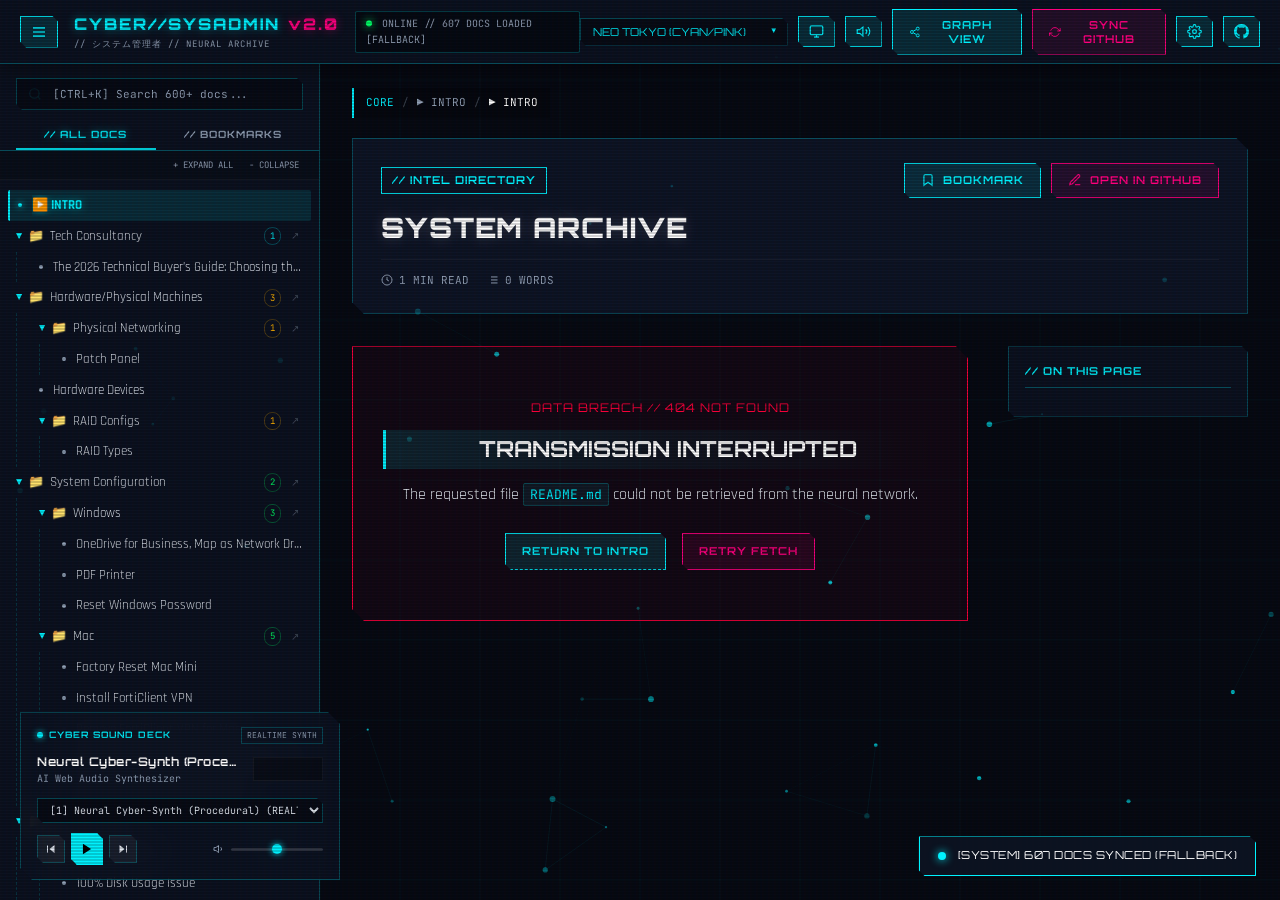
==== index.html @ d66f09d9 "feat: initial commit of Cyberpunk SysAdmin Docs website with dynamic GitHub sync, connected docs gra" ====
<!DOCTYPE html>
<html lang="en" data-theme="neo-tokyo">
<head>
  <meta charset="UTF-8">
  <meta name="viewport" content="width=device-width, initial-scale=1.0">
  <title>CYBER//SYSADMIN // Dynamic Docs & Knowledge Graph</title>
  <meta name="description" content="Futuristic anime cyberpunk documentation & knowledge graph for System Administration notes. Realtime sync with GitHub.">
  <link rel="icon" href="data:image/svg+xml,<svg xmlns='http://www.w3.org/2000/svg' viewBox='0 0 100 100'><text y='.9em' font-size='90'>⚡</text></svg>">

  <!-- Core Google Fonts -->
  <link rel="preconnect" href="https://fonts.googleapis.com">
  <link rel="preconnect" href="https://fonts.gstatic.com" crossorigin>
  <link href="https://fonts.googleapis.com/css2?family=Chakra+Petch:ital,wght@0,400;0,600;0,700;1,400&family=JetBrains+Mono:wght@400;600;700&family=Orbitron:wght@500;700;900&family=Rajdhani:wght@500;600;700&display=swap" rel="stylesheet">

  <!-- External CDN Libraries -->
  <script src="https://cdn.jsdelivr.net/npm/marked/marked.min.js"></script>
  <script src="https://cdn.jsdelivr.net/npm/dompurify/dist/purify.min.js"></script>
  <script src="https://cdn.jsdelivr.net/npm/d3@7"></script>
  <script src="https://cdn.jsdelivr.net/npm/prismjs@1.29.0/prism.min.js"></script>
  <script src="https://cdn.jsdelivr.net/npm/prismjs@1.29.0/plugins/autoloader/prism-autoloader.min.js"></script>

  <!-- Cyberpunk Stylesheets -->
  <link rel="stylesheet" href="css/cyberpunk-core.css">
  <link rel="stylesheet" href="css/layout.css">
  <link rel="stylesheet" href="css/markdown.css">
  <link rel="stylesheet" href="css/graph.css">
  <link rel="stylesheet" href="css/music-player.css">
  <link rel="stylesheet" href="css/responsive.css">
</head>
<body>
  <!-- Ambient Cyber Background Canvas -->
  <canvas id="cyber-grid-canvas"></canvas>

  <!-- CRT Scanlines Overlay -->
  <div id="cyber-scanlines-overlay"></div>

  <!-- Application Shell -->
  <div id="app-container">

    <!-- ================= TOP HUD HEADER ================= -->
    <header id="cyber-header">
      <div class="header-left">
        <!-- Sidebar Toggle -->
        <button id="btn-toggle-sidebar" class="cyber-btn icon-btn" title="Toggle Sidebar [ [ ]">
          <svg width="16" height="16" viewBox="0 0 24 24" fill="none" stroke="currentColor" stroke-width="2">
            <line x1="3" y1="12" x2="21" y2="12"></line>
            <line x1="3" y1="6" x2="21" y2="6"></line>
            <line x1="3" y1="18" x2="21" y2="18"></line>
          </svg>
        </button>

        <!-- Brand Title -->
        <a href="#/README.md" class="brand-logo" onclick="if(window.cyberSFX) window.cyberSFX.playClick();">
          <div class="brand-title">
            <span>CYBER//SYSADMIN</span>
            <span class="brand-accent">v2.0</span>
          </div>
          <div class="brand-sub">// システム管理者 // NEURAL ARCHIVE</div>
        </a>

        <!-- System Connection Status -->
        <div id="hud-status-badge">
          <span id="hud-status-text">INITIALIZING...</span>
        </div>
      </div>

      <div class="header-right">
        <!-- Theme Selector -->
        <div class="cyber-select-wrapper" title="Select Cyberpunk Theme">
          <select id="theme-selector" class="cyber-select">
            <option value="neo-tokyo">NEO TOKYO (CYAN/PINK)</option>
            <option value="matrix-netrunner">MATRIX (HACKER GREEN)</option>
            <option value="arasaka-corpo">ARASAKA (BLOOD RED)</option>
            <option value="ghost-shell">GHOST SHELL (COBALT)</option>
            <option value="synthwave-sunset">SYNTHWAVE (RETRO 80s)</option>
          </select>
          <span class="select-arrow">▼</span>
        </div>

        <!-- Scanlines CRT Toggle -->
        <button id="btn-toggle-scanlines" class="cyber-btn icon-btn" title="Toggle CRT Scanlines">
          <svg width="15" height="15" viewBox="0 0 24 24" fill="none" stroke="currentColor" stroke-width="2">
            <rect x="2" y="3" width="20" height="14" rx="2" ry="2"></rect>
            <line x1="8" y1="21" x2="16" y2="21"></line>
            <line x1="12" y1="17" x2="12" y2="21"></line>
          </svg>
        </button>

        <!-- SFX Toggle -->
        <button id="btn-toggle-sfx" class="cyber-btn icon-btn" title="Toggle UI Sound FX">
          <svg width="15" height="15" viewBox="0 0 24 24" fill="none" stroke="currentColor" stroke-width="2">
            <polygon points="11 5 6 9 2 9 2 15 6 15 11 19 11 5"></polygon>
            <path d="M19.07 4.93a10 10 0 0 1 0 14.14M15.54 8.46a5 5 0 0 1 0 7.07"></path>
          </svg>
        </button>

        <!-- Connected Docs Graph Button -->
        <button id="btn-open-graph" class="cyber-btn" title="Open Connected Docs Graph [ G ]">
          <svg width="14" height="14" viewBox="0 0 24 24" fill="none" stroke="currentColor" stroke-width="2">
            <circle cx="18" cy="5" r="3"></circle>
            <circle cx="6" cy="12" r="3"></circle>
            <circle cx="18" cy="19" r="3"></circle>
            <line x1="8.59" y1="13.51" x2="15.42" y2="17.49"></line>
            <line x1="15.41" y1="6.51" x2="8.59" y2="10.49"></line>
          </svg>
          <span class="btn-text-label">GRAPH VIEW</span>
        </button>

        <!-- Sync GitHub Button -->
        <button id="btn-sync-github" class="cyber-btn secondary" title="Force Sync Latest Docs from GitHub">
          <svg width="14" height="14" viewBox="0 0 24 24" fill="none" stroke="currentColor" stroke-width="2">
            <polyline points="23 4 23 10 17 10"></polyline>
            <polyline points="1 20 1 14 7 14"></polyline>
            <path d="M3.51 9a9 9 0 0 1 14.85-3.36L23 10M1 14l4.64 4.36A9 9 0 0 0 20.49 15"></path>
          </svg>
          <span class="btn-text-label">SYNC GITHUB</span>
        </button>

        <!-- Settings Modal Trigger -->
        <button id="btn-open-settings" class="cyber-btn icon-btn" title="Repository Settings">
          <svg width="15" height="15" viewBox="0 0 24 24" fill="none" stroke="currentColor" stroke-width="2">
            <circle cx="12" cy="12" r="3"></circle>
            <path d="M19.4 15a1.65 1.65 0 0 0 .33 1.82l.06.06a2 2 0 0 1 0 2.83 2 2 0 0 1-2.83 0l-.06-.06a1.65 1.65 0 0 0-1.82-.33 1.65 1.65 0 0 0-1 1.51V21a2 2 0 0 1-2 2 2 2 0 0 1-2-2v-.09A1.65 1.65 0 0 0 9 19.4a1.65 1.65 0 0 0-1.82.33l-.06.06a2 2 0 0 1-2.83 0 2 2 0 0 1 0-2.83l.06-.06a1.65 1.65 0 0 0 .33-1.82 1.65 1.65 0 0 0-1.51-1H3a2 2 0 0 1-2-2 2 2 0 0 1 2-2h.09A1.65 1.65 0 0 0 4.6 9a1.65 1.65 0 0 0-.33-1.82l-.06-.06a2 2 0 0 1 0-2.83 2 2 0 0 1 2.83 0l.06.06a1.65 1.65 0 0 0 1.82.33H9a1.65 1.65 0 0 0 1-1.51V3a2 2 0 0 1 2-2 2 2 0 0 1 2 2v.09a1.65 1.65 0 0 0 1 1.51 1.65 1.65 0 0 0 1.82-.33l.06-.06a2 2 0 0 1 2.83 0 2 2 0 0 1 0 2.83l-.06.06a1.65 1.65 0 0 0-.33 1.82V9a1.65 1.65 0 0 0 1.51 1H21a2 2 0 0 1 2 2 2 2 0 0 1-2 2h-.09a1.65 1.65 0 0 0-1.51 1z"></path>
          </svg>
        </button>

        <!-- Source Repo External Link -->
        <a href="https://github.com/3ls3if/sys-admin-book" target="_blank" rel="noopener noreferrer" class="cyber-btn icon-btn" title="View GitHub Source Repository">
          <svg width="15" height="15" viewBox="0 0 24 24" fill="currentColor">
            <path d="M12 0C5.37 0 0 5.37 0 12c0 5.31 3.435 9.795 8.205 11.385.6.105.825-.255.825-.57 0-.285-.015-1.23-.015-2.235-3.015.555-3.795-.735-4.035-1.41-.135-.345-.72-1.41-1.23-1.695-.42-.225-1.02-.78-.015-.795.945-.015 1.62.87 1.845 1.23 1.08 1.815 2.805 1.305 3.495.99.105-.78.42-1.305.765-1.605-2.67-.3-5.46-1.335-5.46-5.925 0-1.305.465-2.385 1.23-3.225-.12-.3-.54-1.53.12-3.18 0 0 1.005-.315 3.3 1.23.96-.27 1.98-.405 3-.405s2.04.135 3 .405c2.295-1.56 3.3-1.23 3.3-1.23.66 1.65.24 2.88.12 3.18.765.84 1.23 1.905 1.23 3.225 0 4.605-2.805 5.625-5.475 5.925.435.375.81 1.095.81 2.22 0 1.605-.015 2.895-.015 3.3 0 .315.225.69.825.57A12.02 12.02 0 0 0 24 12c0-6.63-5.37-12-12-12z"/>
          </svg>
        </a>
      </div>
    </header>

    <!-- ================= WORKSPACE BODY ================= -->
    <div id="cyber-body">

      <!-- ================= SIDEBAR ================= -->
      <aside id="cyber-sidebar">
        <!-- Instant Search Box -->
        <div class="sidebar-search-box">
          <div class="search-input-wrapper">
            <svg class="search-icon" width="14" height="14" viewBox="0 0 24 24" fill="none" stroke="currentColor" stroke-width="2">
              <circle cx="11" cy="11" r="8"></circle>
              <line x1="21" y1="21" x2="16.65" y2="16.65"></line>
            </svg>
            <input type="text" id="nav-search-input" placeholder="[CTRL+K] Search 600+ docs..." autocomplete="off">
          </div>
        </div>

        <!-- Navigation Tabs -->
        <div class="sidebar-tabs">
          <button id="tab-btn-docs" class="sidebar-tab-btn active">// ALL DOCS</button>
          <button id="tab-btn-bookmarks" class="sidebar-tab-btn">// BOOKMARKS</button>
        </div>

        <!-- Tree Controls -->
        <div class="sidebar-tree-controls">
          <button id="btn-expand-all" class="tree-control-btn">+ EXPAND ALL</button>
          <button id="btn-collapse-all" class="tree-control-btn">- COLLAPSE</button>
        </div>

        <!-- Hierarchical Tree Container -->
        <nav id="sidebar-tree">
          <!-- Dynamically populated from SUMMARY.md -->
        </nav>
      </aside>

      <!-- ================= MAIN READING VIEW ================= -->
      <main id="cyber-main">
        <!-- Breadcrumbs Trail -->
        <div id="cyber-breadcrumbs">
          <span class="crumb-root">CYBER-DOCS</span>
        </div>

        <!-- Document Header HUD Card -->
        <section class="doc-header-card">
          <div class="doc-header-top">
            <span id="doc-header-badge" class="doc-category-badge">// INTEL DIRECTORY</span>
            <div class="doc-actions">
              <!-- Bookmark Button -->
              <button id="btn-doc-bookmark" class="cyber-btn" title="Save to Bookmarks">
                <svg width="14" height="14" viewBox="0 0 24 24" fill="none" stroke="currentColor" stroke-width="2">
                  <path d="M19 21l-7-5-7 5V5a2 2 0 0 1 2-2h10a2 2 0 0 1 2 2z"></path>
                </svg>
                <span>BOOKMARK</span>
              </button>

              <!-- GitHub Edit Link -->
              <a id="btn-github-edit" href="#" target="_blank" rel="noopener noreferrer" class="cyber-btn secondary" title="View or edit source file on GitHub">
                <svg width="14" height="14" viewBox="0 0 24 24" fill="none" stroke="currentColor" stroke-width="2">
                  <path d="M12 20h9"></path>
                  <path d="M16.5 3.5a2.121 2.121 0 0 1 3 3L7 19l-4 1 1-4L16.5 3.5z"></path>
                </svg>
                <span>OPEN IN GITHUB</span>
              </a>
            </div>
          </div>

          <h1 id="doc-header-title">SYSTEM ARCHIVE</h1>

          <div class="doc-metadata-bar">
            <div class="meta-item">
              <svg width="12" height="12" viewBox="0 0 24 24" fill="none" stroke="currentColor" stroke-width="2">
                <circle cx="12" cy="12" r="10"></circle>
                <polyline points="12 6 12 12 16 14"></polyline>
              </svg>
              <span id="doc-meta-readtime">1 MIN READ</span>
            </div>
            <div class="meta-item">
              <svg width="12" height="12" viewBox="0 0 24 24" fill="none" stroke="currentColor" stroke-width="2">
                <line x1="8" y1="6" x2="21" y2="6"></line>
                <line x1="8" y1="12" x2="21" y2="12"></line>
                <line x1="8" y1="18" x2="21" y2="18"></line>
                <line x1="3" y1="6" x2="3.01" y2="6"></line>
                <line x1="3" y1="12" x2="3.01" y2="12"></line>
                <line x1="3" y1="18" x2="3.01" y2="18"></line>
              </svg>
              <span id="doc-meta-words">0 WORDS</span>
            </div>
          </div>
        </section>

        <!-- Content Layout with Table of Contents -->
        <div class="reading-layout-container">
          <!-- Dynamic Markdown Body -->
          <article id="doc-markdown-container">
            <!-- Rendered markdown injected here -->
          </article>

          <!-- On-This-Page Table of Contents Rail -->
          <aside id="doc-toc-wrapper">
            <div class="toc-header">// ON THIS PAGE</div>
            <ul id="doc-toc-list">
              <!-- Headings injected here -->
            </ul>
          </aside>
        </div>
      </main>

    </div>
  </div>

  <!-- ================= CYBER AUDIO DECK ================= -->
  <div id="cyber-audio-deck">
    <div class="deck-header">
      <div class="deck-tag">
        <span class="pulsing-dot"></span>
        <span>CYBER SOUND DECK</span>
      </div>
      <span id="music-track-tag">REALTIME SYNTH</span>
    </div>

    <div class="deck-body">
      <div class="deck-track-info">
        <div id="music-track-title">Neural Cyber-Synth</div>
        <div id="music-track-artist">AI Web Audio Synthesizer</div>
      </div>
      <!-- Equalizer Visualizer Canvas -->
      <canvas id="music-visualizer" width="70" height="24"></canvas>
    </div>

    <!-- Track Selector Dropdown -->
    <div class="deck-track-picker">
      <select id="music-track-select">
        <!-- Populated dynamically from CYBER_CONFIG.playlist -->
      </select>
    </div>

    <!-- Controls -->
    <div class="deck-controls">
      <div class="deck-buttons">
        <button id="music-btn-prev" class="deck-btn" title="Previous Track">
          <svg width="12" height="12" viewBox="0 0 24 24" fill="currentColor">
            <polygon points="19 20 9 12 19 4 19 20"></polygon>
            <line x1="5" y1="19" x2="5" y2="5" stroke="currentColor" stroke-width="2"></line>
          </svg>
        </button>

        <button id="music-btn-play" class="deck-btn primary-btn" title="Play Cyber Music">
          <svg width="14" height="14" viewBox="0 0 24 24" fill="currentColor">
            <polygon points="5 3 19 12 5 21 5 3"></polygon>
          </svg>
        </button>

        <button id="music-btn-next" class="deck-btn" title="Next Track">
          <svg width="12" height="12" viewBox="0 0 24 24" fill="currentColor">
            <polygon points="5 4 15 12 5 20 5 4"></polygon>
            <line x1="19" y1="5" x2="19" y2="19" stroke="currentColor" stroke-width="2"></line>
          </svg>
        </button>
      </div>

      <!-- Volume Slider -->
      <div class="deck-volume-box">
        <svg width="12" height="12" viewBox="0 0 24 24" fill="none" stroke="currentColor" stroke-width="2">
          <polygon points="11 5 6 9 2 9 2 15 6 15 11 19 11 5"></polygon>
          <path d="M15.54 8.46a5 5 0 0 1 0 7.07"></path>
        </svg>
        <input type="range" id="music-volume-slider" min="0" max="1" step="0.05" value="0.5" title="Volume">
      </div>
    </div>
  </div>

  <!-- ================= CONNECTED DOCS KNOWLEDGE GRAPH MODAL ================= -->
  <div id="cyber-graph-modal">
    <div class="graph-hud-header">
      <div class="graph-header-left">
        <div class="graph-title">// NEURAL KNOWLEDGE GRAPH</div>
        <span id="graph-node-count">0 NODES // 0 LINKS</span>
      </div>

      <div class="graph-header-controls">
        <!-- Search Node -->
        <div class="graph-search-box">
          <input type="text" id="graph-search-input" placeholder="Search node in graph...">
        </div>

        <!-- Category Filter -->
        <div class="cyber-select-wrapper">
          <select id="graph-category-filter" class="cyber-select">
            <option value="ALL">ALL CATEGORIES</option>
          </select>
          <span class="select-arrow">▼</span>
        </div>

        <!-- Reset View -->
        <button id="btn-graph-reset-view" class="cyber-btn" title="Reset View">RESET VIEW</button>

        <!-- Close Graph -->
        <button id="btn-close-graph" class="cyber-btn secondary icon-btn" title="Close Graph [ ESC ]">
          <svg width="16" height="16" viewBox="0 0 24 24" fill="none" stroke="currentColor" stroke-width="2">
            <line x1="18" y1="6" x2="6" y2="18"></line>
            <line x1="6" y1="6" x2="18" y2="18"></line>
          </svg>
        </button>
      </div>
    </div>

    <!-- Canvas Container -->
    <div class="graph-canvas-container">
      <canvas id="cyber-graph-canvas"></canvas>

      <!-- Hover Tooltip HUD Card -->
      <div id="cyber-graph-tooltip"></div>

      <!-- Instructions HUD -->
      <div class="graph-bottom-bar">
        <span><kbd>DRAG</kbd> PAN VIEW</span>
        <span><kbd>WHEEL</kbd> ZOOM</span>
        <span><kbd>CLICK</kbd> OPEN DOCUMENT</span>
        <span><kbd>ESC</kbd> EXIT GRAPH</span>
      </div>
    </div>
  </div>

  <!-- ================= SETTINGS MODAL ================= -->
  <div id="cyber-settings-modal" class="cyber-modal">
    <div class="cyber-modal-card">
      <div class="modal-header">
        <h3>// GITHUB NEURAL REPOSITORY SETTINGS</h3>
        <button id="btn-close-settings" class="modal-close-btn">&times;</button>
      </div>
      <div class="modal-body">
        <p style="font-size:13px; color:var(--text-muted); margin-bottom:16px;">
          Configure which GitHub repository documentation is dynamically pulled from.
        </p>
        <div class="form-group">
          <label>// REPO OWNER / USERNAME</label>
          <input type="text" id="input-repo-owner" value="3ls3if">
        </div>
        <div class="form-group">
          <label>// REPO NAME</label>
          <input type="text" id="input-repo-name" value="sys-admin-book">
        </div>
        <div class="form-group">
          <label>// BRANCH</label>
          <input type="text" id="input-repo-branch" value="main">
        </div>
      </div>
      <div class="modal-footer">
        <button class="cyber-btn" id="btn-save-settings">APPLY & SYNC</button>
      </div>
    </div>
  </div>

  <!-- ================= IMAGE LIGHTBOX MODAL ================= -->
  <div id="cyber-lightbox-modal" onclick="window.cyberRenderer.closeLightbox()">
    <img id="cyber-lightbox-img" src="" alt="Enlarged view">
  </div>

  <!-- ================= TOAST NOTIFICATION CONTAINER ================= -->
  <div id="cyber-toast-container"></div>

  <!-- App Core JavaScript Modules -->
  <script src="js/config.js"></script>
  <script src="js/sfx.js"></script>
  <script src="js/music-player.js"></script>
  <script src="js/theme-engine.js"></script>
  <script src="js/github-service.js"></script>
  <script src="js/markdown-renderer.js"></script>
  <script src="js/nav-tree.js"></script>
  <script src="js/graph-view.js"></script>
  <script src="js/app.js"></script>
</body>
</html>
---- css/cyberpunk-core.css ----
/**
 * CYBERPUNK CORE AESTHETICS & THEME VARIABLES
 * Futuristic Anime HUD, Neon Glows, Chamfered Angles, Typography & Animations
 */

@import url('https://fonts.googleapis.com/css2?family=Chakra+Petch:ital,wght@0,400;0,600;0,700;1,400&family=JetBrains+Mono:wght@400;600;700&family=Orbitron:wght@500;700;900&family=Rajdhani:wght@500;600;700&display=swap');

:root {
  /* Default: Neo Tokyo (Cyber Neon) */
  --primary: #00f3ff;
  --primary-glow: rgba(0, 243, 255, 0.45);
  --primary-subtle: rgba(0, 243, 255, 0.12);
  --secondary: #ff007f;
  --secondary-glow: rgba(255, 0, 127, 0.45);
  --accent: #ffe600;
  --accent-glow: rgba(255, 230, 0, 0.4);
  
  --bg-dark: #070a13;
  --bg-panel: rgba(14, 20, 36, 0.85);
  --bg-card: rgba(18, 26, 48, 0.7);
  --bg-input: rgba(8, 12, 22, 0.9);

  --text-main: #e2e8f0;
  --text-muted: #94a3b8;
  --text-bright: #ffffff;
  --border-hud: rgba(0, 243, 255, 0.25);
  --border-bright: #00f3ff;
  
  --font-display: 'Orbitron', 'Chakra Petch', sans-serif;
  --font-heading: 'Rajdhani', sans-serif;
  --font-body: 'Rajdhani', sans-serif;
  --font-mono: 'JetBrains Mono', monospace;
  
  --clip-chamfer: polygon(0 0, calc(100% - 12px) 0, 100% 12px, 100% 100%, 12px 100%, 0 calc(100% - 12px));
  --clip-chamfer-small: polygon(0 0, calc(100% - 6px) 0, 100% 6px, 100% 100%, 6px 100%, 0 calc(100% - 6px));
}

/* THEME 2: Matrix Netrunner */
[data-theme="matrix-netrunner"] {
  --primary: #00ff66;
  --primary-glow: rgba(0, 255, 102, 0.5);
  --primary-subtle: rgba(0, 255, 102, 0.1);
  --secondary: #00cc44;
  --secondary-glow: rgba(0, 204, 68, 0.4);
  --accent: #aaff00;
  --bg-dark: #030704;
  --bg-panel: rgba(6, 18, 10, 0.88);
  --bg-card: rgba(8, 24, 14, 0.75);
  --bg-input: rgba(4, 12, 6, 0.95);
  --text-main: #d4f7dc;
  --text-muted: #62a373;
  --text-bright: #ffffff;
  --border-hud: rgba(0, 255, 102, 0.25);
  --border-bright: #00ff66;
}

/* THEME 3: Arasaka Corpo */
[data-theme="arasaka-corpo"] {
  --primary: #ff003c;
  --primary-glow: rgba(255, 0, 60, 0.5);
  --primary-subtle: rgba(255, 0, 60, 0.12);
  --secondary: #ff8800;
  --secondary-glow: rgba(255, 136, 0, 0.4);
  --accent: #ffd700;
  --bg-dark: #0a0708;
  --bg-panel: rgba(22, 14, 16, 0.88);
  --bg-card: rgba(30, 18, 20, 0.75);
  --bg-input: rgba(14, 8, 10, 0.95);
  --text-main: #f3e8e8;
  --text-muted: #a38587;
  --text-bright: #ffffff;
  --border-hud: rgba(255, 0, 60, 0.3);
  --border-bright: #ff003c;
}

/* THEME 4: Ghost in the Shell */
[data-theme="ghost-shell"] {
  --primary: #00b4d8;
  --primary-glow: rgba(0, 180, 216, 0.5);
  --primary-subtle: rgba(0, 180, 216, 0.12);
  --secondary: #7209b7;
  --secondary-glow: rgba(114, 9, 183, 0.4);
  --accent: #90e0ef;
  --bg-dark: #040814;
  --bg-panel: rgba(10, 20, 42, 0.88);
  --bg-card: rgba(14, 28, 58, 0.75);
  --bg-input: rgba(6, 12, 26, 0.95);
  --text-main: #e0f2fe;
  --text-muted: #7ca3c5;
  --text-bright: #ffffff;
  --border-hud: rgba(0, 180, 216, 0.3);
  --border-bright: #00b4d8;
}

/* THEME 5: Synthwave Sunset */
[data-theme="synthwave-sunset"] {
  --primary: #ff5e00;
  --primary-glow: rgba(255, 94, 0, 0.5);
  --primary-subtle: rgba(255, 94, 0, 0.12);
  --secondary: #b5179e;
  --secondary-glow: rgba(181, 23, 158, 0.45);
  --accent: #7209b7;
  --bg-dark: #0e0514;
  --bg-panel: rgba(28, 12, 42, 0.88);
  --bg-card: rgba(38, 16, 56, 0.75);
  --bg-input: rgba(16, 6, 24, 0.95);
  --text-main: #fde2f7;
  --text-muted: #b37aa7;
  --text-bright: #ffffff;
  --border-hud: rgba(255, 94, 0, 0.3);
  --border-bright: #ff5e00;
}

/* BASE RESET */
*, *::before, *::after {
  box-sizing: border-box;
  margin: 0;
  padding: 0;
}

html, body {
  width: 100%;
  min-height: 100vh;
  background-color: var(--bg-dark);
  color: var(--text-main);
  font-family: var(--font-body);
  font-size: 16px;
  line-height: 1.6;
  overflow-x: hidden;
}

/* BACKGROUND CANVAS */
#cyber-grid-canvas {
  position: fixed;
  top: 0;
  left: 0;
  width: 100vw;
  height: 100vh;
  pointer-events: none;
  z-index: 0;
}

/* CRT SCANLINES OVERLAY */
#cyber-scanlines-overlay {
  position: fixed;
  top: 0;
  left: 0;
  width: 100vw;
  height: 100vh;
  pointer-events: none;
  z-index: 9999;
  background: linear-gradient(
    rgba(18, 16, 16, 0) 50%, 
    rgba(0, 0, 0, 0.25) 50%
  ), linear-gradient(
    90deg,
    rgba(255, 0, 0, 0.03),
    rgba(0, 255, 0, 0.01),
    rgba(0, 0, 255, 0.03)
  );
  background-size: 100% 3px, 6px 100%;
  opacity: 0.7;
}

/* CYBERPUNK BUTTONS */
.cyber-btn {
  display: inline-flex;
  align-items: center;
  gap: 8px;
  padding: 8px 16px;
  font-family: var(--font-display);
  font-size: 11px;
  font-weight: 700;
  letter-spacing: 1px;
  text-transform: uppercase;
  color: var(--primary);
  background: var(--primary-subtle);
  border: 1px solid var(--primary);
  clip-path: var(--clip-chamfer-small);
  cursor: pointer;
  transition: all 0.2s cubic-bezier(0.4, 0, 0.2, 1);
  text-decoration: none;
}

.cyber-btn:hover {
  background: var(--primary);
  color: #000;
  box-shadow: 0 0 15px var(--primary-glow);
  transform: translateY(-1px);
}

.cyber-btn.secondary {
  color: var(--secondary);
  background: rgba(255, 0, 127, 0.1);
  border-color: var(--secondary);
}

.cyber-btn.secondary:hover {
  background: var(--secondary);
  color: #000;
  box-shadow: 0 0 15px var(--secondary-glow);
}

.cyber-btn.icon-btn {
  padding: 7px 10px;
}

/* HUD GLITCH ANIMATION */
.glitch-hover:hover {
  animation: cyber-glitch 0.3s steps(2) infinite;
}

@keyframes cyber-glitch {
  0% { transform: translate(0) }
  20% { transform: translate(-2px, 2px); filter: hue-rotate(90deg); }
  40% { transform: translate(-1px, -1px); }
  60% { transform: translate(2px, 1px); filter: hue-rotate(-90deg); }
  80% { transform: translate(1px, -2px); }
  100% { transform: translate(0) }
}

/* TOAST NOTIFICATION */
#cyber-toast-container {
  position: fixed;
  bottom: 24px;
  right: 24px;
  z-index: 10000;
  display: flex;
  flex-direction: column;
  gap: 10px;
}

.cyber-toast {
  display: flex;
  align-items: center;
  gap: 12px;
  padding: 10px 18px;
  background: var(--bg-panel);
  border: 1px solid var(--primary);
  box-shadow: 0 4px 20px rgba(0, 0, 0, 0.6), 0 0 15px var(--primary-glow);
  clip-path: var(--clip-chamfer-small);
  font-family: var(--font-display);
  font-size: 11px;
  letter-spacing: 0.5px;
  color: var(--text-bright);
  transform: translateX(120%);
  transition: transform 0.3s cubic-bezier(0.18, 0.89, 0.32, 1.28);
}

.cyber-toast.visible {
  transform: translateX(0);
}

.cyber-toast .toast-led {
  width: 8px;
  height: 8px;
  border-radius: 50%;
  background: var(--primary);
  box-shadow: 0 0 8px var(--primary);
  animation: pulse-glow 1.5s infinite;
}

.cyber-toast.toast-danger {
  border-color: #ff003c;
  box-shadow: 0 0 15px rgba(255, 0, 60, 0.5);
}
.cyber-toast.toast-danger .toast-led {
  background: #ff003c;
  box-shadow: 0 0 8px #ff003c;
}

@keyframes pulse-glow {
  0%, 100% { opacity: 1; transform: scale(1); }
  50% { opacity: 0.4; transform: scale(0.85); }
}

/* CUSTOM SCROLLBARS */
::-webkit-scrollbar {
  width: 6px;
  height: 6px;
}
::-webkit-scrollbar-track {
  background: rgba(0, 0, 0, 0.3);
}
::-webkit-scrollbar-thumb {
  background: var(--border-hud);
  border-radius: 3px;
}
::-webkit-scrollbar-thumb:hover {
  background: var(--primary);
  box-shadow: 0 0 8px var(--primary);
}
---- css/layout.css ----
/**
 * CYBERPUNK HUD LAYOUT & NAVIGATION
 * Header HUD, Collapsible Sidebar, Main Reading Pane & Sticky Right Rail
 */

#app-container {
  display: flex;
  flex-direction: column;
  min-height: 100vh;
  position: relative;
  z-index: 1;
}

/* ================= TOP HUD HEADER ================= */
#cyber-header {
  height: 64px;
  background: var(--bg-panel);
  backdrop-filter: blur(12px);
  border-bottom: 1px solid var(--border-hud);
  display: flex;
  align-items: center;
  justify-content: space-between;
  padding: 0 20px;
  position: sticky;
  top: 0;
  z-index: 100;
  box-shadow: 0 4px 20px rgba(0, 0, 0, 0.4);
}

.header-left {
  display: flex;
  align-items: center;
  gap: 16px;
}

.brand-logo {
  display: flex;
  flex-direction: column;
  text-decoration: none;
  cursor: pointer;
}

.brand-title {
  font-family: var(--font-display);
  font-size: 16px;
  font-weight: 900;
  letter-spacing: 2px;
  color: var(--primary);
  text-shadow: 0 0 10px var(--primary-glow);
  display: flex;
  align-items: center;
  gap: 8px;
}

.brand-title .brand-accent {
  color: var(--secondary);
  text-shadow: 0 0 10px var(--secondary-glow);
}

.brand-sub {
  font-family: var(--font-mono);
  font-size: 9px;
  color: var(--text-muted);
  letter-spacing: 1px;
}

#hud-status-badge {
  display: flex;
  align-items: center;
  gap: 8px;
  font-family: var(--font-mono);
  font-size: 10px;
  padding: 4px 10px;
  background: rgba(0, 0, 0, 0.4);
  border: 1px solid var(--border-hud);
  border-radius: 2px;
  color: var(--text-muted);
}

#hud-status-text .status-live {
  color: #00ff66;
  text-shadow: 0 0 8px #00ff66;
  margin-right: 4px;
}

#hud-status-text .status-err {
  color: #ff003c;
  margin-right: 4px;
}

.header-right {
  display: flex;
  align-items: center;
  gap: 10px;
}

/* THEME SELECTOR HUD */
.cyber-select-wrapper {
  position: relative;
  display: flex;
  align-items: center;
}

.cyber-select {
  appearance: none;
  background: var(--bg-input);
  border: 1px solid var(--border-hud);
  color: var(--primary);
  font-family: var(--font-display);
  font-size: 11px;
  padding: 6px 28px 6px 12px;
  clip-path: var(--clip-chamfer-small);
  cursor: pointer;
  outline: none;
  transition: border-color 0.2s, box-shadow 0.2s;
}

.cyber-select:hover, .cyber-select:focus {
  border-color: var(--primary);
  box-shadow: 0 0 10px var(--primary-glow);
}

.cyber-select-wrapper .select-arrow {
  position: absolute;
  right: 10px;
  pointer-events: none;
  font-size: 8px;
  color: var(--primary);
}

/* ================= WORKSPACE BODY LAYOUT ================= */
#cyber-body {
  display: flex;
  flex: 1;
  position: relative;
}

/* SIDEBAR HUD */
#cyber-sidebar {
  width: 320px;
  min-width: 320px;
  height: calc(100vh - 64px);
  position: sticky;
  top: 64px;
  background: var(--bg-panel);
  border-right: 1px solid var(--border-hud);
  display: flex;
  flex-direction: column;
  transition: width 0.3s cubic-bezier(0.4, 0, 0.2, 1), transform 0.3s cubic-bezier(0.4, 0, 0.2, 1);
  overflow: hidden;
  z-index: 50;
}

#cyber-sidebar.closed {
  width: 0;
  min-width: 0;
  transform: translateX(-100%);
}

.sidebar-search-box {
  padding: 14px 16px 10px;
  position: relative;
}

.search-input-wrapper {
  position: relative;
  display: flex;
  align-items: center;
}

.search-input-wrapper .search-icon {
  position: absolute;
  left: 12px;
  color: var(--primary);
  pointer-events: none;
}

#nav-search-input {
  width: 100%;
  padding: 8px 12px 8px 36px;
  background: var(--bg-input);
  border: 1px solid var(--border-hud);
  color: var(--text-bright);
  font-family: var(--font-mono);
  font-size: 11px;
  clip-path: var(--clip-chamfer-small);
  outline: none;
  transition: all 0.2s;
}

#nav-search-input:focus {
  border-color: var(--primary);
  box-shadow: 0 0 12px var(--primary-glow);
}

#nav-search-input::placeholder {
  color: var(--text-muted);
  font-family: var(--font-mono);
}

/* SIDEBAR TABS */
.sidebar-tabs {
  display: flex;
  padding: 0 16px;
  border-bottom: 1px solid var(--border-hud);
  gap: 8px;
}

.sidebar-tab-btn {
  flex: 1;
  padding: 8px 4px;
  background: none;
  border: none;
  border-bottom: 2px solid transparent;
  color: var(--text-muted);
  font-family: var(--font-display);
  font-size: 10px;
  font-weight: 700;
  letter-spacing: 1px;
  cursor: pointer;
  transition: all 0.2s;
  text-align: center;
}

.sidebar-tab-btn:hover {
  color: var(--text-bright);
}

.sidebar-tab-btn.active {
  color: var(--primary);
  border-bottom-color: var(--primary);
  text-shadow: 0 0 8px var(--primary-glow);
}

.sidebar-tree-controls {
  display: flex;
  justify-content: flex-end;
  gap: 8px;
  padding: 6px 16px;
  background: rgba(0, 0, 0, 0.2);
  border-bottom: 1px solid rgba(255, 255, 255, 0.05);
}

.tree-control-btn {
  background: none;
  border: none;
  color: var(--text-muted);
  font-family: var(--font-mono);
  font-size: 9px;
  cursor: pointer;
  padding: 2px 4px;
}

.tree-control-btn:hover {
  color: var(--primary);
}

/* SIDEBAR TREE VIEW */
#sidebar-tree {
  flex: 1;
  overflow-y: auto;
  padding: 10px 8px;
}

.cyber-tree-root, .node-children {
  list-style: none;
}

.node-children {
  padding-left: 14px;
  border-left: 1px dashed rgba(0, 243, 255, 0.15);
  margin-left: 8px;
}

.cyber-tree-node.folder.collapsed > .node-children {
  display: none;
}

.cyber-tree-node.folder.collapsed > .node-row .folder-caret {
  transform: rotate(0deg);
}

.node-row {
  display: flex;
  align-items: center;
  gap: 6px;
  padding: 5px 8px;
  color: var(--text-main);
  text-decoration: none;
  border-radius: 2px;
  cursor: pointer;
  font-size: 13px;
  transition: background 0.15s, color 0.15s;
  user-select: none;
}

.node-row:hover {
  background: var(--primary-subtle);
  color: var(--text-bright);
}

.cyber-tree-node.active > .node-row {
  background: var(--primary-subtle);
  border-left: 2px solid var(--primary);
  color: var(--primary);
  font-weight: 700;
  text-shadow: 0 0 8px var(--primary-glow);
}

.folder-caret {
  font-size: 8px;
  color: var(--primary);
  transition: transform 0.2s;
  transform: rotate(90deg);
}

.node-icon-dot {
  width: 4px;
  height: 4px;
  border-radius: 50%;
  background: var(--text-muted);
  margin-right: 4px;
}

.cyber-tree-node.active .node-icon-dot {
  background: var(--primary);
  box-shadow: 0 0 6px var(--primary);
}

.node-title {
  flex: 1;
  white-space: nowrap;
  overflow: hidden;
  text-overflow: ellipsis;
}

.node-badge {
  font-family: var(--font-mono);
  font-size: 9px;
  padding: 1px 5px;
  border: 1px solid var(--border-hud);
  border-radius: 8px;
}

.node-direct-link {
  color: var(--text-muted);
  text-decoration: none;
  font-size: 10px;
  opacity: 0.4;
  padding: 0 4px;
}

.node-direct-link:hover {
  opacity: 1;
  color: var(--primary);
}

/* ================= MAIN READING VIEW ================= */
#cyber-main {
  flex: 1;
  min-width: 0;
  display: flex;
  flex-direction: column;
  padding: 24px 32px 80px;
  max-width: 1300px;
  margin: 0 auto;
}

#cyber-breadcrumbs {
  display: flex;
  align-items: center;
  gap: 8px;
  font-family: var(--font-mono);
  font-size: 11px;
  color: var(--text-muted);
  margin-bottom: 20px;
  padding: 6px 12px;
  background: rgba(0, 0, 0, 0.2);
  border-left: 2px solid var(--primary);
  width: fit-content;
}

.crumb-link {
  color: var(--primary);
  text-decoration: none;
}

.crumb-link:hover {
  text-decoration: underline;
}

.crumb-sep {
  opacity: 0.4;
}

.crumb-active {
  color: var(--text-bright);
}

/* DOCUMENT HEADER HUD CARD */
.doc-header-card {
  background: var(--bg-card);
  border: 1px solid var(--border-hud);
  clip-path: var(--clip-chamfer);
  padding: 24px 28px;
  margin-bottom: 32px;
  position: relative;
  box-shadow: 0 4px 30px rgba(0, 0, 0, 0.4);
}

.doc-header-top {
  display: flex;
  align-items: center;
  justify-content: space-between;
  margin-bottom: 12px;
}

.doc-category-badge {
  font-family: var(--font-display);
  font-size: 11px;
  font-weight: 700;
  letter-spacing: 1px;
  padding: 4px 10px;
  border: 1px solid var(--primary);
  color: var(--primary);
}

.doc-actions {
  display: flex;
  gap: 10px;
}

#doc-header-title {
  font-family: var(--font-display);
  font-size: 28px;
  font-weight: 900;
  letter-spacing: 1px;
  color: var(--text-bright);
  text-shadow: 0 0 15px rgba(255, 255, 255, 0.2);
  line-height: 1.3;
  margin-bottom: 12px;
}

.doc-metadata-bar {
  display: flex;
  align-items: center;
  gap: 18px;
  font-family: var(--font-mono);
  font-size: 11px;
  color: var(--text-muted);
  border-top: 1px solid rgba(255, 255, 255, 0.06);
  padding-top: 12px;
}

.meta-item {
  display: flex;
  align-items: center;
  gap: 6px;
}

/* READING CONTENT CONTAINER */
.reading-layout-container {
  display: flex;
  gap: 40px;
  position: relative;
}

#doc-markdown-container {
  flex: 1;
  min-width: 0;
}

/* STICKY RIGHT RAIL TABLE OF CONTENTS */
#doc-toc-wrapper {
  width: 240px;
  min-width: 240px;
  position: sticky;
  top: 96px;
  height: fit-content;
  max-height: calc(100vh - 120px);
  overflow-y: auto;
  background: var(--bg-panel);
  border: 1px solid var(--border-hud);
  clip-path: var(--clip-chamfer-small);
  padding: 16px;
}

.toc-header {
  font-family: var(--font-display);
  font-size: 11px;
  font-weight: 700;
  letter-spacing: 1px;
  color: var(--primary);
  margin-bottom: 12px;
  border-bottom: 1px solid var(--border-hud);
  padding-bottom: 6px;
}

#doc-toc-list {
  list-style: none;
}

.toc-item {
  margin-bottom: 6px;
}

.toc-item.level-3 {
  padding-left: 12px;
}

.toc-link {
  display: flex;
  align-items: flex-start;
  gap: 6px;
  font-size: 12px;
  color: var(--text-muted);
  text-decoration: none;
  line-height: 1.4;
  transition: color 0.15s;
}

.toc-link:hover, .toc-link.active {
  color: var(--primary);
  text-shadow: 0 0 6px var(--primary-glow);
}

.toc-dot {
  font-size: 8px;
  opacity: 0.5;
}

.toc-link.active .toc-dot {
  color: var(--primary);
  opacity: 1;
}

/* ================= LOADING & ERROR SCREENS ================= */
.cyber-loading-screen {
  padding: 60px 0;
  display: flex;
  flex-direction: column;
  align-items: center;
  justify-content: center;
  gap: 20px;
}

.cyber-spinner {
  width: 50px;
  height: 50px;
  border: 2px solid var(--border-hud);
  border-top-color: var(--primary);
  border-bottom-color: var(--secondary);
  border-radius: 50%;
  animation: cyber-spin 1s linear infinite;
}

@keyframes cyber-spin {
  to { transform: rotate(360deg); }
}

.loading-text {
  font-family: var(--font-mono);
  font-size: 12px;
  color: var(--primary);
  letter-spacing: 1px;
}

.loading-bar {
  width: 220px;
  height: 4px;
  background: rgba(0, 0, 0, 0.4);
  border: 1px solid var(--border-hud);
  overflow: hidden;
  position: relative;
}

.loading-progress {
  position: absolute;
  top: 0;
  left: 0;
  height: 100%;
  width: 40%;
  background: var(--primary);
  box-shadow: 0 0 10px var(--primary);
  animation: cyber-loader-bar 1.5s infinite ease-in-out;
}

@keyframes cyber-loader-bar {
  0% { left: -40%; width: 30%; }
  50% { width: 60%; }
  100% { left: 100%; width: 30%; }
}

.cyber-error-screen {
  padding: 50px 30px;
  background: rgba(255, 0, 60, 0.05);
  border: 1px solid #ff003c;
  clip-path: var(--clip-chamfer);
  text-align: center;
}

.error-badge {
  font-family: var(--font-display);
  font-size: 12px;
  color: #ff003c;
  margin-bottom: 12px;
  letter-spacing: 1px;
}

.cyber-error-screen h2 {
  font-family: var(--font-display);
  color: #fff;
  margin-bottom: 12px;
}

.error-actions {
  display: flex;
  justify-content: center;
  gap: 16px;
  margin-top: 24px;
}

/* ================= MODALS & LIGHTBOX ================= */
.cyber-modal {
  position: fixed;
  top: 0;
  left: 0;
  width: 100vw;
  height: 100vh;
  background: rgba(4, 7, 14, 0.88);
  backdrop-filter: blur(10px);
  z-index: 1000;
  display: none;
  align-items: center;
  justify-content: center;
}

.cyber-modal.active {
  display: flex;
}

.cyber-modal-card {
  width: 90%;
  max-width: 520px;
  background: var(--bg-panel);
  border: 1px solid var(--primary);
  box-shadow: 0 0 30px var(--primary-glow);
  clip-path: var(--clip-chamfer);
  padding: 28px;
}

.modal-header {
  display: flex;
  justify-content: space-between;
  align-items: center;
  margin-bottom: 20px;
  border-bottom: 1px solid var(--border-hud);
  padding-bottom: 12px;
}

.modal-header h3 {
  font-family: var(--font-display);
  color: var(--primary);
  font-size: 16px;
}

.modal-close-btn {
  background: none;
  border: none;
  color: var(--text-muted);
  font-size: 20px;
  cursor: pointer;
}

.modal-close-btn:hover {
  color: #ff003c;
}

.form-group {
  margin-bottom: 16px;
}

.form-group label {
  display: block;
  font-family: var(--font-mono);
  font-size: 11px;
  color: var(--primary);
  margin-bottom: 6px;
}

.form-group input {
  width: 100%;
  padding: 8px 12px;
  background: var(--bg-input);
  border: 1px solid var(--border-hud);
  color: #fff;
  font-family: var(--font-mono);
  font-size: 13px;
  outline: none;
}

.form-group input:focus {
  border-color: var(--primary);
  box-shadow: 0 0 10px var(--primary-glow);
}

.modal-footer {
  display: flex;
  justify-content: flex-end;
  gap: 12px;
  margin-top: 24px;
}

/* IMAGE LIGHTBOX */
#cyber-lightbox-modal {
  position: fixed;
  top: 0;
  left: 0;
  width: 100vw;
  height: 100vh;
  background: rgba(0, 0, 0, 0.92);
  z-index: 2000;
  display: none;
  align-items: center;
  justify-content: center;
  cursor: zoom-out;
}

#cyber-lightbox-modal.active {
  display: flex;
}

#cyber-lightbox-img {
  max-width: 90vw;
  max-height: 90vh;
  border: 1px solid var(--primary);
  box-shadow: 0 0 30px var(--primary-glow);
  object-fit: contain;
}
---- css/markdown.css ----
/**
 * CYBERPUNK MARKDOWN STYLING & PRISM SYNTAX HIGHLIGHTING
 * Clean, high-readability sci-fi documentation typography
 */

#doc-markdown-container {
  font-family: var(--font-body);
  font-size: 16px;
  line-height: 1.75;
  color: var(--text-main);
}

/* ================= HEADINGS ================= */
.cyber-heading {
  font-family: var(--font-display);
  color: var(--text-bright);
  margin-top: 36px;
  margin-bottom: 16px;
  position: relative;
  display: flex;
  align-items: center;
  gap: 8px;
}

#doc-markdown-container h1 {
  font-size: 26px;
  border-bottom: 1px solid var(--border-hud);
  padding-bottom: 8px;
  color: var(--primary);
  text-shadow: 0 0 10px var(--primary-glow);
}

#doc-markdown-container h2 {
  font-size: 22px;
  color: #fff;
  border-left: 3px solid var(--primary);
  padding-left: 12px;
  background: linear-gradient(90deg, var(--primary-subtle), transparent);
}

#doc-markdown-container h3 {
  font-size: 18px;
  color: var(--text-bright);
}

#doc-markdown-container h4, #doc-markdown-container h5 {
  font-size: 15px;
  color: var(--text-muted);
  font-family: var(--font-mono);
  letter-spacing: 0.5px;
}

.heading-prefix {
  color: var(--primary);
  font-size: 13px;
  opacity: 0.6;
}

.heading-anchor {
  opacity: 0;
  color: var(--text-muted);
  text-decoration: none;
  font-size: 14px;
  margin-left: 6px;
  transition: opacity 0.15s;
}

.cyber-heading:hover .heading-anchor {
  opacity: 1;
}

.heading-anchor:hover {
  color: var(--primary);
}

/* ================= PARAGRAPHS & LISTS ================= */
#doc-markdown-container p {
  margin-bottom: 18px;
  color: var(--text-main);
  font-size: 16px;
}

#doc-markdown-container ul, #doc-markdown-container ol {
  margin-bottom: 20px;
  padding-left: 24px;
}

#doc-markdown-container li {
  margin-bottom: 8px;
}

#doc-markdown-container ul li::marker {
  color: var(--primary);
}

#doc-markdown-container ol li::marker {
  color: var(--secondary);
  font-family: var(--font-mono);
}

/* ================= LINKS ================= */
#doc-markdown-container a {
  color: var(--primary);
  text-decoration: none;
  border-bottom: 1px dashed var(--primary);
  transition: all 0.2s;
}

#doc-markdown-container a:hover {
  color: #fff;
  background: var(--primary-subtle);
  border-bottom-style: solid;
  text-shadow: 0 0 8px var(--primary-glow);
}

.cyber-external-link svg {
  display: inline;
  vertical-align: middle;
  margin-left: 2px;
}

/* ================= INLINE CODE & CODE BLOCKS ================= */
#doc-markdown-container :not(pre) > code {
  font-family: var(--font-mono);
  font-size: 13px;
  background: rgba(0, 243, 255, 0.08);
  border: 1px solid rgba(0, 243, 255, 0.2);
  color: var(--primary);
  padding: 2px 6px;
  border-radius: 2px;
}

.cyber-code-header {
  display: flex;
  align-items: center;
  justify-content: space-between;
  background: #090d18;
  border: 1px solid var(--border-hud);
  border-bottom: none;
  padding: 6px 14px;
  margin-top: 24px;
  border-top-left-radius: 4px;
  border-top-right-radius: 4px;
}

.code-dots {
  display: flex;
  gap: 5px;
}

.code-dots .dot {
  width: 7px;
  height: 7px;
  border-radius: 50%;
}
.code-dots .dot.red { background: #ff5f56; }
.code-dots .dot.yellow { background: #ffbd2e; }
.code-dots .dot.green { background: #27c93f; }

.code-lang {
  font-family: var(--font-mono);
  font-size: 10px;
  letter-spacing: 1px;
  color: var(--text-muted);
}

.cyber-btn-copy {
  display: flex;
  align-items: center;
  gap: 6px;
  background: rgba(255, 255, 255, 0.05);
  border: 1px solid rgba(255, 255, 255, 0.15);
  color: var(--text-muted);
  font-family: var(--font-mono);
  font-size: 10px;
  padding: 3px 8px;
  border-radius: 2px;
  cursor: pointer;
  transition: all 0.2s;
}

.cyber-btn-copy:hover {
  background: var(--primary);
  border-color: var(--primary);
  color: #000;
  box-shadow: 0 0 8px var(--primary);
}

.cyber-btn-copy.copied {
  background: #00ff66;
  border-color: #00ff66;
  color: #000;
  box-shadow: 0 0 10px #00ff66;
}

.cyber-code-block pre, pre.cyber-code-block {
  background: #050810 !important;
  border: 1px solid var(--border-hud);
  border-bottom-left-radius: 4px;
  border-bottom-right-radius: 4px;
  padding: 16px;
  overflow-x: auto;
  margin-bottom: 24px;
}

.cyber-code-block code {
  font-family: var(--font-mono) !important;
  font-size: 13px !important;
  line-height: 1.6 !important;
  color: #cbd5e1;
}

/* ================= CYBER HUD CALLOUTS / HINTS ================= */
.cyber-callout {
  margin: 24px 0;
  background: var(--bg-card);
  border-left: 4px solid var(--primary);
  border-top: 1px solid rgba(255, 255, 255, 0.05);
  border-right: 1px solid rgba(255, 255, 255, 0.05);
  border-bottom: 1px solid rgba(255, 255, 255, 0.05);
  clip-path: var(--clip-chamfer-small);
  padding: 16px 20px;
  box-shadow: 0 4px 15px rgba(0, 0, 0, 0.3);
}

.cyber-callout-header {
  display: flex;
  align-items: center;
  gap: 8px;
  font-family: var(--font-display);
  font-size: 11px;
  font-weight: 700;
  letter-spacing: 1px;
  color: var(--primary);
  margin-bottom: 8px;
}

.cyber-callout-body {
  color: var(--text-main);
  font-size: 15px;
}

.cyber-callout-body p:last-child {
  margin-bottom: 0;
}

/* Hint Styles */
.cyber-callout-warning {
  border-left-color: #ffb000;
  background: rgba(255, 176, 0, 0.04);
}
.cyber-callout-warning .cyber-callout-header {
  color: #ffb000;
}

.cyber-callout-danger {
  border-left-color: #ff003c;
  background: rgba(255, 0, 60, 0.05);
}
.cyber-callout-danger .cyber-callout-header {
  color: #ff003c;
}

.cyber-callout-success {
  border-left-color: #00ff66;
  background: rgba(0, 255, 102, 0.04);
}
.cyber-callout-success .cyber-callout-header {
  color: #00ff66;
}

/* ================= TABLES ================= */
.cyber-table-wrapper {
  overflow-x: auto;
  margin: 24px 0;
}

.cyber-table {
  width: 100%;
  border-collapse: collapse;
  background: var(--bg-card);
  border: 1px solid var(--border-hud);
}

.cyber-table th, .cyber-table td {
  padding: 12px 16px;
  text-align: left;
  border: 1px solid rgba(255, 255, 255, 0.07);
}

.cyber-table th {
  background: rgba(0, 243, 255, 0.08);
  font-family: var(--font-display);
  font-size: 12px;
  letter-spacing: 1px;
  color: var(--primary);
  text-transform: uppercase;
}

.cyber-table tr:hover {
  background: rgba(255, 255, 255, 0.02);
}

/* ================= IMAGES & FIGURES ================= */
.cyber-figure {
  margin: 24px 0;
  text-align: center;
}

.cyber-doc-image {
  max-width: 100%;
  height: auto;
  border: 1px solid var(--border-hud);
  border-radius: 2px;
  cursor: zoom-in;
  transition: transform 0.2s, box-shadow 0.2s;
  box-shadow: 0 4px 20px rgba(0, 0, 0, 0.4);
}

.cyber-doc-image:hover {
  border-color: var(--primary);
  box-shadow: 0 0 20px var(--primary-glow);
}

figcaption {
  font-family: var(--font-mono);
  font-size: 11px;
  color: var(--text-muted);
  margin-top: 8px;
}

/* ================= BLOCKQUOTES ================= */
#doc-markdown-container blockquote {
  border-left: 3px solid var(--secondary);
  background: rgba(255, 0, 127, 0.04);
  padding: 12px 18px;
  margin: 20px 0;
  font-style: italic;
  color: #f1f5f9;
}
---- css/graph.css ----
/**
 * CYBERPUNK CONNECTED DOCS KNOWLEDGE GRAPH STYLING
 * Obsidian-style interactive force-directed graph HUD
 */

#cyber-graph-modal {
  position: fixed;
  top: 0;
  left: 0;
  width: 100vw;
  height: 100vh;
  background: rgba(4, 7, 14, 0.94);
  backdrop-filter: blur(14px);
  z-index: 1500;
  display: none;
  flex-direction: column;
}

#cyber-graph-modal.active {
  display: flex;
}

/* GRAPH TOP HUD BAR */
.graph-hud-header {
  height: 60px;
  background: var(--bg-panel);
  border-bottom: 1px solid var(--border-hud);
  display: flex;
  align-items: center;
  justify-content: space-between;
  padding: 0 24px;
  z-index: 10;
  box-shadow: 0 4px 20px rgba(0, 0, 0, 0.5);
}

.graph-header-left {
  display: flex;
  align-items: center;
  gap: 16px;
}

.graph-title {
  font-family: var(--font-display);
  font-size: 15px;
  font-weight: 900;
  letter-spacing: 2px;
  color: var(--primary);
  text-shadow: 0 0 10px var(--primary-glow);
}

#graph-node-count {
  font-family: var(--font-mono);
  font-size: 10px;
  padding: 3px 8px;
  background: rgba(0, 0, 0, 0.4);
  border: 1px solid var(--border-hud);
  color: var(--text-muted);
}

.graph-header-controls {
  display: flex;
  align-items: center;
  gap: 12px;
}

.graph-search-box input {
  padding: 6px 12px;
  background: var(--bg-input);
  border: 1px solid var(--border-hud);
  color: #fff;
  font-family: var(--font-mono);
  font-size: 11px;
  clip-path: var(--clip-chamfer-small);
  outline: none;
  width: 200px;
  transition: all 0.2s;
}

.graph-search-box input:focus {
  border-color: var(--primary);
  box-shadow: 0 0 10px var(--primary-glow);
  width: 240px;
}

/* GRAPH CANVAS CONTAINER */
.graph-canvas-container {
  flex: 1;
  position: relative;
  overflow: hidden;
  background: radial-gradient(circle at center, rgba(0, 243, 255, 0.03) 0%, transparent 70%);
}

#cyber-graph-canvas {
  width: 100%;
  height: 100%;
  display: block;
  cursor: grab;
}

#cyber-graph-canvas:active {
  cursor: grabbing;
}

/* HOVER TOOLTIP HUD CARD */
#cyber-graph-tooltip {
  position: absolute;
  pointer-events: none;
  background: var(--bg-panel);
  border: 1px solid var(--primary);
  clip-path: var(--clip-chamfer-small);
  box-shadow: 0 4px 20px rgba(0, 0, 0, 0.8), 0 0 15px var(--primary-glow);
  padding: 10px 14px;
  font-family: var(--font-mono);
  z-index: 100;
  display: none;
  min-width: 180px;
  max-width: 280px;
}

#cyber-graph-tooltip .tooltip-header {
  font-size: 9px;
  letter-spacing: 1px;
  font-weight: 700;
  margin-bottom: 4px;
}

#cyber-graph-tooltip .tooltip-title {
  font-family: var(--font-display);
  font-size: 12px;
  font-weight: 700;
  color: #fff;
  margin-bottom: 4px;
  line-height: 1.3;
}

#cyber-graph-tooltip .tooltip-path {
  font-size: 10px;
  color: var(--text-muted);
  word-break: break-all;
  margin-bottom: 6px;
}

#cyber-graph-tooltip .tooltip-action {
  font-size: 9px;
  color: var(--primary);
  letter-spacing: 0.5px;
}

/* GRAPH BOTTOM HUD INSTRUCTIONS */
.graph-bottom-bar {
  position: absolute;
  bottom: 16px;
  left: 24px;
  display: flex;
  align-items: center;
  gap: 16px;
  font-family: var(--font-mono);
  font-size: 10px;
  color: var(--text-muted);
  background: rgba(8, 12, 22, 0.7);
  backdrop-filter: blur(8px);
  padding: 6px 14px;
  border: 1px solid rgba(255, 255, 255, 0.08);
  pointer-events: none;
}

.graph-bottom-bar span kbd {
  color: var(--primary);
  border: 1px solid var(--border-hud);
  padding: 1px 4px;
  border-radius: 2px;
}
---- css/music-player.css ----
/**
 * CYBERPUNK AUDIO DECK & MUSIC PLAYER
 * Sci-Fi Cyber HUD Audio Player with Equalizer Spectrum Visualizer
 */

#cyber-audio-deck {
  position: fixed;
  bottom: 20px;
  left: 20px;
  z-index: 90;
  width: 320px;
  background: var(--bg-panel);
  border: 1px solid var(--border-hud);
  clip-path: var(--clip-chamfer);
  box-shadow: 0 8px 30px rgba(0, 0, 0, 0.7), 0 0 15px rgba(0, 243, 255, 0.1);
  backdrop-filter: blur(12px);
  padding: 14px 16px;
  transition: all 0.3s cubic-bezier(0.4, 0, 0.2, 1);
}

#cyber-audio-deck.playing {
  border-color: var(--primary);
  box-shadow: 0 8px 30px rgba(0, 0, 0, 0.7), 0 0 20px var(--primary-glow);
}

.deck-header {
  display: flex;
  align-items: center;
  justify-content: space-between;
  margin-bottom: 8px;
}

.deck-tag {
  font-family: var(--font-display);
  font-size: 9px;
  font-weight: 700;
  letter-spacing: 1px;
  color: var(--primary);
  display: flex;
  align-items: center;
  gap: 6px;
}

.deck-tag .pulsing-dot {
  width: 6px;
  height: 6px;
  border-radius: 50%;
  background: var(--primary);
  box-shadow: 0 0 6px var(--primary);
}

#cyber-audio-deck.playing .deck-tag .pulsing-dot {
  animation: pulse-glow 1s infinite;
}

#music-track-tag {
  font-family: var(--font-mono);
  font-size: 8px;
  padding: 1px 5px;
  border: 1px solid var(--border-hud);
  color: var(--text-muted);
}

/* TRACK INFO & VISUALIZER */
.deck-body {
  display: flex;
  align-items: center;
  justify-content: space-between;
  gap: 12px;
  margin-bottom: 10px;
}

.deck-track-info {
  flex: 1;
  min-width: 0;
}

#music-track-title {
  font-family: var(--font-display);
  font-size: 12px;
  font-weight: 700;
  color: #fff;
  white-space: nowrap;
  overflow: hidden;
  text-overflow: ellipsis;
  letter-spacing: 0.5px;
}

#music-track-artist {
  font-family: var(--font-mono);
  font-size: 10px;
  color: var(--text-muted);
  white-space: nowrap;
  overflow: hidden;
  text-overflow: ellipsis;
}

#music-visualizer {
  width: 70px;
  height: 24px;
  display: block;
  background: rgba(0, 0, 0, 0.3);
  border: 1px solid rgba(255, 255, 255, 0.05);
}

/* TRACK SELECT DROPDOWN */
.deck-track-picker {
  margin-bottom: 10px;
}

#music-track-select {
  width: 100%;
  padding: 4px 8px;
  background: var(--bg-input);
  border: 1px solid var(--border-hud);
  color: var(--text-main);
  font-family: var(--font-mono);
  font-size: 10px;
  clip-path: var(--clip-chamfer-small);
  outline: none;
  cursor: pointer;
}

#music-track-select:focus {
  border-color: var(--primary);
}

/* PLAYBACK CONTROLS */
.deck-controls {
  display: flex;
  align-items: center;
  justify-content: space-between;
  gap: 10px;
}

.deck-buttons {
  display: flex;
  align-items: center;
  gap: 6px;
}

.deck-btn {
  background: rgba(255, 255, 255, 0.05);
  border: 1px solid var(--border-hud);
  color: var(--text-main);
  width: 28px;
  height: 28px;
  display: flex;
  align-items: center;
  justify-content: center;
  cursor: pointer;
  clip-path: var(--clip-chamfer-small);
  transition: all 0.2s;
}

.deck-btn:hover {
  background: var(--primary-subtle);
  border-color: var(--primary);
  color: var(--primary);
  box-shadow: 0 0 8px var(--primary-glow);
}

.deck-btn.primary-btn {
  background: var(--primary);
  border-color: var(--primary);
  color: #000;
  width: 32px;
  height: 32px;
}

.deck-btn.primary-btn:hover {
  box-shadow: 0 0 15px var(--primary);
  transform: scale(1.05);
}

.deck-volume-box {
  display: flex;
  align-items: center;
  gap: 6px;
  flex: 1;
  max-width: 110px;
}

.deck-volume-box svg {
  color: var(--text-muted);
  flex-shrink: 0;
}

#music-volume-slider {
  -webkit-appearance: none;
  appearance: none;
  width: 100%;
  height: 3px;
  background: rgba(255, 255, 255, 0.15);
  outline: none;
  border-radius: 2px;
  cursor: pointer;
}

#music-volume-slider::-webkit-slider-thumb {
  -webkit-appearance: none;
  appearance: none;
  width: 10px;
  height: 10px;
  background: var(--primary);
  border-radius: 50%;
  box-shadow: 0 0 6px var(--primary);
  cursor: pointer;
  transition: transform 0.15s;
}

#music-volume-slider::-webkit-slider-thumb:hover {
  transform: scale(1.3);
}
---- css/responsive.css ----
/**
 * CYBERPUNK RESPONSIVE STYLING
 * Mobile, Tablet & Small Screen Adaptations
 */

@media (max-width: 1200px) {
  #doc-toc-wrapper {
    display: none !important;
  }
}

@media (max-width: 900px) {
  #cyber-sidebar {
    position: fixed;
    top: 64px;
    left: 0;
    height: calc(100vh - 64px);
    z-index: 200;
    box-shadow: 4px 0 25px rgba(0, 0, 0, 0.8);
    transform: translateX(0);
  }

  #cyber-sidebar.closed {
    transform: translateX(-100%);
    width: 300px;
    min-width: 300px;
  }

  body:not(.sidebar-closed)::after {
    content: '';
    position: fixed;
    top: 64px;
    left: 0;
    width: 100vw;
    height: calc(100vh - 64px);
    background: rgba(0, 0, 0, 0.7);
    backdrop-filter: blur(4px);
    z-index: 150;
  }

  #cyber-main {
    padding: 16px 20px 100px;
  }

  .doc-header-card {
    padding: 16px 20px;
  }

  #doc-header-title {
    font-size: 22px;
  }

  .header-right .btn-text-label {
    display: none;
  }

  #cyber-audio-deck {
    width: calc(100vw - 40px);
    left: 20px;
    bottom: 16px;
  }
}

@media (max-width: 600px) {
  #cyber-header {
    padding: 0 12px;
  }

  .brand-title {
    font-size: 13px;
  }

  .brand-sub {
    display: none;
  }

  #hud-status-badge {
    display: none;
  }

  .doc-header-top {
    flex-direction: column;
    align-items: flex-start;
    gap: 10px;
  }

  .doc-metadata-bar {
    flex-wrap: wrap;
    gap: 10px;
  }
}
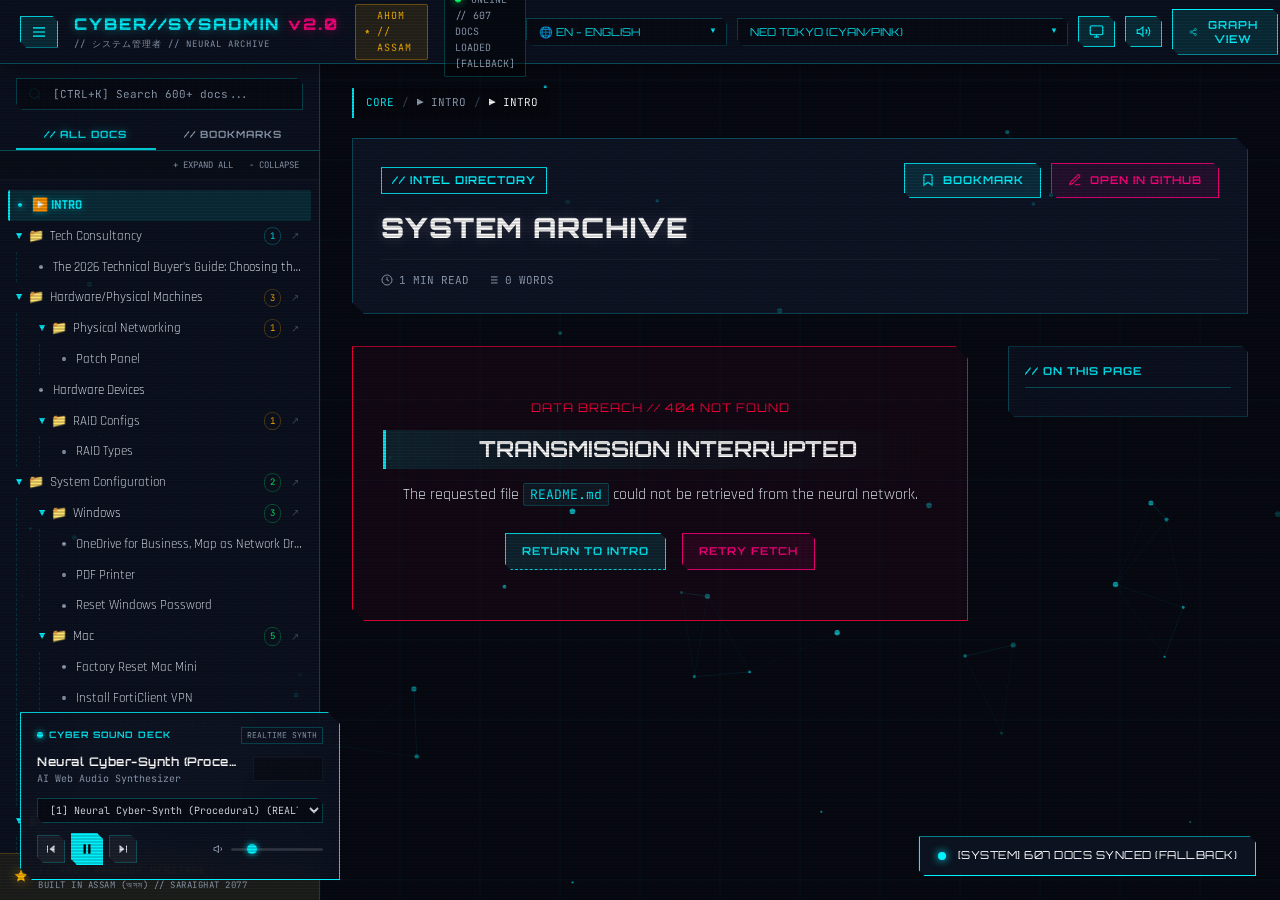
==== commit a135579b: "feat: Add Ahom warrior theme, 4-language translation (EN, AS, ZH, JA), and expanded cyberpunk audio " ====
--- a/index.html
+++ b/index.html
@@ -7,10 +7,10 @@
   <meta name="description" content="Futuristic anime cyberpunk documentation & knowledge graph for System Administration notes. Realtime sync with GitHub.">
   <link rel="icon" href="data:image/svg+xml,<svg xmlns='http://www.w3.org/2000/svg' viewBox='0 0 100 100'><text y='.9em' font-size='90'>⚡</text></svg>">
 
-  <!-- Core Google Fonts -->
+  <!-- Core Google Fonts with Assamese, Japanese & Chinese Support -->
   <link rel="preconnect" href="https://fonts.googleapis.com">
   <link rel="preconnect" href="https://fonts.gstatic.com" crossorigin>
-  <link href="https://fonts.googleapis.com/css2?family=Chakra+Petch:ital,wght@0,400;0,600;0,700;1,400&family=JetBrains+Mono:wght@400;600;700&family=Orbitron:wght@500;700;900&family=Rajdhani:wght@500;600;700&display=swap" rel="stylesheet">
+  <link href="https://fonts.googleapis.com/css2?family=Chakra+Petch:ital,wght@0,400;0,600;0,700;1,400&family=JetBrains+Mono:wght@400;600;700&family=Noto+Sans+Bengali:wght@400;600;700&family=Noto+Sans+JP:wght@400;600;700&family=Noto+Sans+SC:wght@400;600;700&family=Orbitron:wght@500;700;900&family=Rajdhani:wght@500;600;700&display=swap" rel="stylesheet">
 
   <!-- External CDN Libraries -->
   <script src="https://cdn.jsdelivr.net/npm/marked/marked.min.js"></script>
@@ -58,6 +58,14 @@
           <div class="brand-sub">// システム管理者 // NEURAL ARCHIVE</div>
         </a>
 
+        <!-- Ahom Warrior Cultural Insignia Badge -->
+        <div class="ahom-cultural-crest" title="Built with pride in Assam (অসম) // Ahom Warrior Heritage">
+          <svg class="ahom-icon" viewBox="0 0 24 24">
+            <path d="M12 2L14.5 7.5L20.5 8.2L16 12.2L17.2 18.2L12 15.2L6.8 18.2L8 12.2L3.5 8.2L9.5 7.5L12 2Z"/>
+          </svg>
+          <span>AHOM // ASSAM</span>
+        </div>
+
         <!-- System Connection Status -->
         <div id="hud-status-badge">
           <span id="hud-status-text">INITIALIZING...</span>
@@ -65,10 +73,22 @@
       </div>
 
       <div class="header-right">
+        <!-- Language Selector -->
+        <div class="cyber-select-wrapper" title="Translate Documentation & UI (English, Assamese, Chinese, Japanese)">
+          <select id="language-selector" class="cyber-select">
+            <option value="en">🌐 EN - ENGLISH</option>
+            <option value="as">⚔️ AS - অসমীয়া (ASSAMESE)</option>
+            <option value="zh">🐉 ZH - 中文 (CHINESE)</option>
+            <option value="ja">⚡ JA - 日本語 (JAPANESE)</option>
+          </select>
+          <span class="select-arrow">▼</span>
+        </div>
+
         <!-- Theme Selector -->
         <div class="cyber-select-wrapper" title="Select Cyberpunk Theme">
           <select id="theme-selector" class="cyber-select">
             <option value="neo-tokyo">NEO TOKYO (CYAN/PINK)</option>
+            <option value="ahom-warrior">⚔️ AHOM WARRIOR // ASSAM (CRIMSON/GOLD)</option>
             <option value="matrix-netrunner">MATRIX (HACKER GREEN)</option>
             <option value="arasaka-corpo">ARASAKA (BLOOD RED)</option>
             <option value="ghost-shell">GHOST SHELL (COBALT)</option>
@@ -165,6 +185,17 @@
         <nav id="sidebar-tree">
           <!-- Dynamically populated from SUMMARY.md -->
         </nav>
+
+        <!-- Ahom Warrior Cultural Heritage Footer Flair -->
+        <div class="ahom-cultural-flair" title="Crafted with pride by an Assamese Netrunner">
+          <svg class="dragon-crest-icon" viewBox="0 0 24 24">
+            <path d="M12 2L14.5 7.5L20.5 8.2L16 12.2L17.2 18.2L12 15.2L6.8 18.2L8 12.2L3.5 8.2L9.5 7.5L12 2Z"/>
+          </svg>
+          <div class="ahom-flair-text">
+            <span class="ahom-flair-title">// AHOM WARRIOR HERITAGE</span>
+            <span class="ahom-flair-sub">BUILT IN ASSAM (অসম) // SARAIGHAT 2077</span>
+          </div>
+        </div>
       </aside>
 
       <!-- ================= MAIN READING VIEW ================= -->
@@ -398,6 +429,7 @@
   <script src="js/sfx.js"></script>
   <script src="js/music-player.js"></script>
   <script src="js/theme-engine.js"></script>
+  <script src="js/translation-engine.js"></script>
   <script src="js/github-service.js"></script>
   <script src="js/markdown-renderer.js"></script>
   <script src="js/nav-tree.js"></script>
--- a/css/cyberpunk-core.css
+++ b/css/cyberpunk-core.css
@@ -3,7 +3,7 @@
  * Futuristic Anime HUD, Neon Glows, Chamfered Angles, Typography & Animations
  */
 
-@import url('https://fonts.googleapis.com/css2?family=Chakra+Petch:ital,wght@0,400;0,600;0,700;1,400&family=JetBrains+Mono:wght@400;600;700&family=Orbitron:wght@500;700;900&family=Rajdhani:wght@500;600;700&display=swap');
+@import url('https://fonts.googleapis.com/css2?family=Chakra+Petch:ital,wght@0,400;0,600;0,700;1,400&family=JetBrains+Mono:wght@400;600;700&family=Noto+Sans+Bengali:wght@400;600;700&family=Noto+Sans+JP:wght@400;600;700&family=Noto+Sans+SC:wght@400;600;700&family=Orbitron:wght@500;700;900&family=Rajdhani:wght@500;600;700&display=swap');
 
 :root {
   /* Default: Neo Tokyo (Cyber Neon) */
@@ -109,6 +109,82 @@
   --text-bright: #ffffff;
   --border-hud: rgba(255, 94, 0, 0.3);
   --border-bright: #ff5e00;
+}
+
+/* THEME 6: Ahom Dynasty (Assam Cyber Warrior // আহোম সাম্রাজ্য) */
+[data-theme="ahom-warrior"] {
+  --primary: #ff1744;             /* Imperial Ahom Scarlet / Crimson */
+  --primary-glow: rgba(255, 23, 68, 0.6);
+  --primary-subtle: rgba(255, 23, 68, 0.15);
+  --secondary: #ffb700;           /* Muga Silk Royal Gold */
+  --secondary-glow: rgba(255, 183, 0, 0.6);
+  --accent: #00f0aa;              /* Brahmaputra Neon Jade */
+  --accent-glow: rgba(0, 240, 170, 0.5);
+  --bg-dark: #090406;             /* Obsidian Basalt Fortress */
+  --bg-panel: rgba(24, 10, 15, 0.92);
+  --bg-card: rgba(32, 14, 21, 0.82);
+  --bg-input: rgba(15, 6, 10, 0.95);
+  --text-main: #fde8e8;
+  --text-muted: #c79ca2;
+  --text-bright: #ffffff;
+  --border-hud: rgba(255, 183, 0, 0.38);
+  --border-bright: #ffb700;
+}
+
+/* Ahom Cultural Custom Accents when Ahom Theme is active */
+[data-theme="ahom-warrior"] .brand-title {
+  color: #ffb700;
+  text-shadow: 0 0 12px rgba(255, 183, 0, 0.7);
+}
+
+[data-theme="ahom-warrior"] .brand-title .brand-accent {
+  color: #ff1744;
+  text-shadow: 0 0 12px rgba(255, 23, 68, 0.7);
+}
+
+[data-theme="ahom-warrior"] #cyber-header {
+  border-bottom: 2px solid rgba(255, 183, 0, 0.4);
+  box-shadow: 0 4px 25px rgba(255, 23, 68, 0.15);
+}
+
+[data-theme="ahom-warrior"] .doc-header-card {
+  border-left: 4px solid #ff1744;
+  background: linear-gradient(135deg, rgba(32, 14, 21, 0.85) 0%, rgba(20, 8, 13, 0.9) 100%);
+  box-shadow: 0 8px 32px rgba(255, 23, 68, 0.12), inset 0 0 20px rgba(255, 183, 0, 0.05);
+}
+
+[data-theme="ahom-warrior"] .cyber-btn.primary,
+[data-theme="ahom-warrior"] .deck-btn.primary-btn {
+  background: linear-gradient(135deg, #ff1744 0%, #b30026 100%);
+  border-color: #ffb700;
+  color: #ffffff;
+  box-shadow: 0 0 14px rgba(255, 23, 68, 0.5);
+}
+
+[data-theme="ahom-warrior"] .cyber-btn.primary:hover {
+  background: linear-gradient(135deg, #ff3b61 0%, #ff1744 100%);
+  box-shadow: 0 0 20px rgba(255, 183, 0, 0.65);
+}
+
+/* Ahom Warrior Badge Indicator */
+.ahom-cultural-crest {
+  display: inline-flex;
+  align-items: center;
+  gap: 6px;
+  padding: 3px 8px;
+  background: rgba(255, 183, 0, 0.12);
+  border: 1px solid rgba(255, 183, 0, 0.4);
+  border-radius: 2px;
+  font-family: var(--font-mono);
+  font-size: 10px;
+  color: #ffb700;
+  letter-spacing: 1px;
+  text-transform: uppercase;
+}
+.ahom-cultural-crest .ahom-icon {
+  width: 14px;
+  height: 14px;
+  fill: #ffb700;
 }
 
 /* BASE RESET */
--- a/css/layout.css
+++ b/css/layout.css
@@ -737,3 +737,119 @@
   box-shadow: 0 0 30px var(--primary-glow);
   object-fit: contain;
 }
+
+/* ================= TRANSLATION HUD BANNER ================= */
+.cyber-trans-banner {
+  display: flex;
+  align-items: center;
+  justify-content: space-between;
+  background: rgba(10, 16, 28, 0.85);
+  border: 1px solid var(--primary);
+  padding: 10px 16px;
+  margin-bottom: 24px;
+  position: relative;
+  overflow: hidden;
+  clip-path: var(--clip-chamfer-small);
+  box-shadow: 0 4px 16px var(--primary-subtle);
+  animation: bannerFadeIn 0.3s ease-out;
+}
+
+@keyframes bannerFadeIn {
+  from { opacity: 0; transform: translateY(-8px); }
+  to { opacity: 1; transform: translateY(0); }
+}
+
+.trans-banner-left {
+  display: flex;
+  align-items: center;
+  gap: 10px;
+  font-family: var(--font-mono);
+  font-size: 12px;
+  color: var(--text-main);
+  letter-spacing: 0.5px;
+}
+
+.trans-banner-left strong {
+  color: var(--primary);
+}
+
+.trans-check {
+  color: #00ff66;
+  font-weight: bold;
+  font-size: 14px;
+  text-shadow: 0 0 8px #00ff66;
+}
+
+.pulsing-dot-spin {
+  width: 10px;
+  height: 10px;
+  border-radius: 50%;
+  border: 2px solid var(--primary);
+  border-top-color: transparent;
+  animation: spinLoader 0.8s linear infinite;
+}
+
+@keyframes spinLoader {
+  to { transform: rotate(360deg); }
+}
+
+.trans-progress-line {
+  position: absolute;
+  bottom: 0;
+  left: 0;
+  height: 2px;
+  width: 100%;
+  background: linear-gradient(90deg, transparent, var(--primary), var(--secondary), transparent);
+  background-size: 200% 100%;
+  animation: scanProgress 1.5s linear infinite;
+}
+
+@keyframes scanProgress {
+  0% { background-position: 200% 0; }
+  100% { background-position: -200% 0; }
+}
+
+.trans-banner-right {
+  display: flex;
+  align-items: center;
+  gap: 8px;
+}
+
+/* ================= AHOM WARRIOR HERITAGE BADGE ================= */
+.ahom-cultural-flair {
+  display: flex;
+  align-items: center;
+  gap: 8px;
+  padding: 8px 12px;
+  background: rgba(255, 183, 0, 0.08);
+  border-top: 1px solid rgba(255, 183, 0, 0.25);
+  font-family: var(--font-mono);
+  font-size: 10px;
+  color: #ffb700;
+  letter-spacing: 0.5px;
+  margin-top: auto;
+}
+
+.ahom-cultural-flair .dragon-crest-icon {
+  width: 18px;
+  height: 18px;
+  flex-shrink: 0;
+  fill: #ffb700;
+  filter: drop-shadow(0 0 6px rgba(255, 183, 0, 0.6));
+}
+
+.ahom-flair-text {
+  display: flex;
+  flex-direction: column;
+}
+
+.ahom-flair-title {
+  font-weight: 700;
+  color: #ffb700;
+  letter-spacing: 1px;
+}
+
+.ahom-flair-sub {
+  font-size: 9px;
+  color: var(--text-muted);
+}
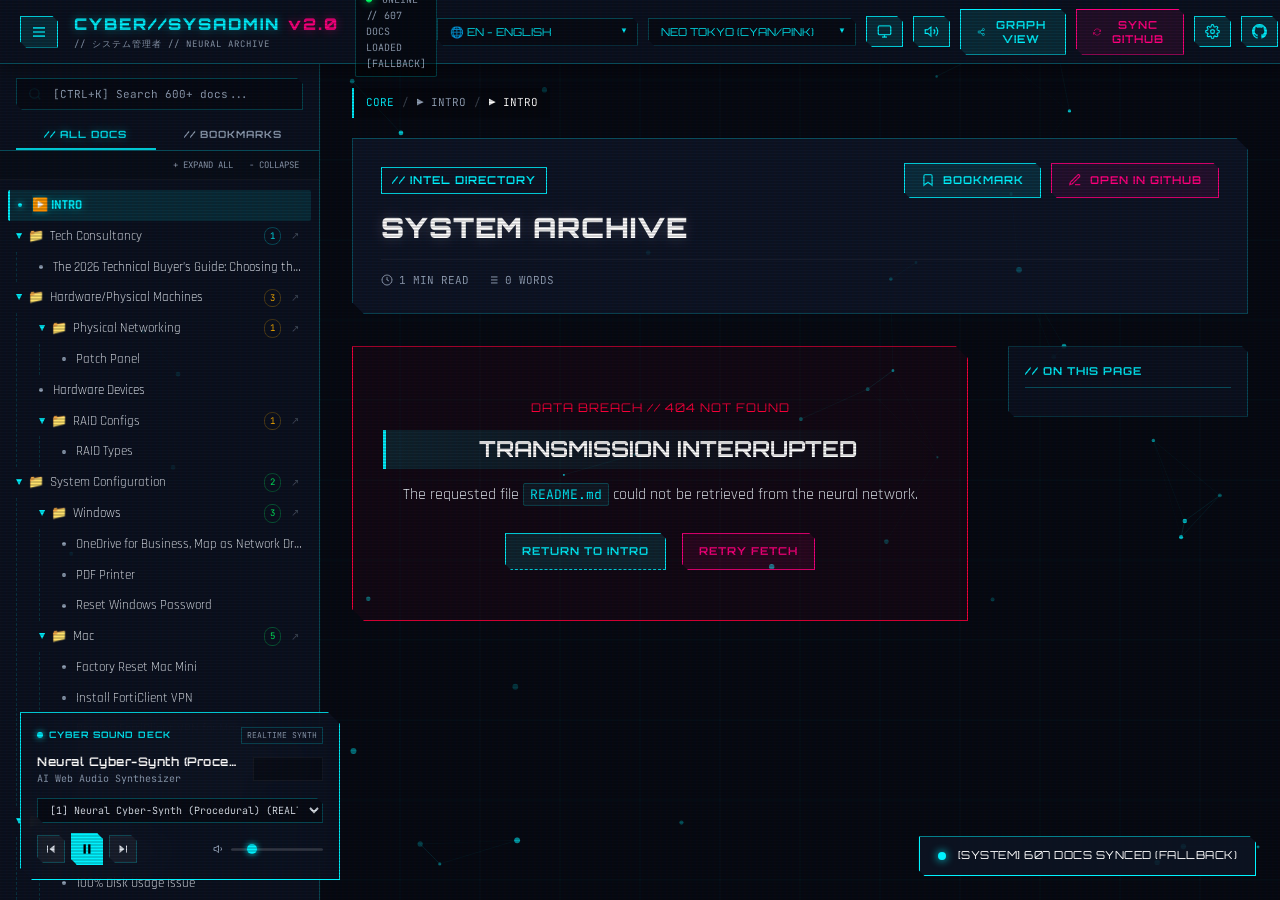
==== commit 1c668795: "fix: simplify Ahom theme name to 'Ahom Theme', remove custom crests and headers, bundle offline audi" ====
--- a/index.html
+++ b/index.html
@@ -58,14 +58,6 @@
           <div class="brand-sub">// システム管理者 // NEURAL ARCHIVE</div>
         </a>
 
-        <!-- Ahom Warrior Cultural Insignia Badge -->
-        <div class="ahom-cultural-crest" title="Built with pride in Assam (অসম) // Ahom Warrior Heritage">
-          <svg class="ahom-icon" viewBox="0 0 24 24">
-            <path d="M12 2L14.5 7.5L20.5 8.2L16 12.2L17.2 18.2L12 15.2L6.8 18.2L8 12.2L3.5 8.2L9.5 7.5L12 2Z"/>
-          </svg>
-          <span>AHOM // ASSAM</span>
-        </div>
-
         <!-- System Connection Status -->
         <div id="hud-status-badge">
           <span id="hud-status-text">INITIALIZING...</span>
@@ -88,7 +80,7 @@
         <div class="cyber-select-wrapper" title="Select Cyberpunk Theme">
           <select id="theme-selector" class="cyber-select">
             <option value="neo-tokyo">NEO TOKYO (CYAN/PINK)</option>
-            <option value="ahom-warrior">⚔️ AHOM WARRIOR // ASSAM (CRIMSON/GOLD)</option>
+            <option value="ahom-warrior">Ahom Theme</option>
             <option value="matrix-netrunner">MATRIX (HACKER GREEN)</option>
             <option value="arasaka-corpo">ARASAKA (BLOOD RED)</option>
             <option value="ghost-shell">GHOST SHELL (COBALT)</option>
@@ -185,17 +177,6 @@
         <nav id="sidebar-tree">
           <!-- Dynamically populated from SUMMARY.md -->
         </nav>
-
-        <!-- Ahom Warrior Cultural Heritage Footer Flair -->
-        <div class="ahom-cultural-flair" title="Crafted with pride by an Assamese Netrunner">
-          <svg class="dragon-crest-icon" viewBox="0 0 24 24">
-            <path d="M12 2L14.5 7.5L20.5 8.2L16 12.2L17.2 18.2L12 15.2L6.8 18.2L8 12.2L3.5 8.2L9.5 7.5L12 2Z"/>
-          </svg>
-          <div class="ahom-flair-text">
-            <span class="ahom-flair-title">// AHOM WARRIOR HERITAGE</span>
-            <span class="ahom-flair-sub">BUILT IN ASSAM (অসম) // SARAIGHAT 2077</span>
-          </div>
-        </div>
       </aside>
 
       <!-- ================= MAIN READING VIEW ================= -->
--- a/css/cyberpunk-core.css
+++ b/css/cyberpunk-core.css
@@ -164,27 +164,6 @@
 [data-theme="ahom-warrior"] .cyber-btn.primary:hover {
   background: linear-gradient(135deg, #ff3b61 0%, #ff1744 100%);
   box-shadow: 0 0 20px rgba(255, 183, 0, 0.65);
-}
-
-/* Ahom Warrior Badge Indicator */
-.ahom-cultural-crest {
-  display: inline-flex;
-  align-items: center;
-  gap: 6px;
-  padding: 3px 8px;
-  background: rgba(255, 183, 0, 0.12);
-  border: 1px solid rgba(255, 183, 0, 0.4);
-  border-radius: 2px;
-  font-family: var(--font-mono);
-  font-size: 10px;
-  color: #ffb700;
-  letter-spacing: 1px;
-  text-transform: uppercase;
-}
-.ahom-cultural-crest .ahom-icon {
-  width: 14px;
-  height: 14px;
-  fill: #ffb700;
 }
 
 /* BASE RESET */
--- a/css/layout.css
+++ b/css/layout.css
@@ -814,42 +814,3 @@
   align-items: center;
   gap: 8px;
 }
-
-/* ================= AHOM WARRIOR HERITAGE BADGE ================= */
-.ahom-cultural-flair {
-  display: flex;
-  align-items: center;
-  gap: 8px;
-  padding: 8px 12px;
-  background: rgba(255, 183, 0, 0.08);
-  border-top: 1px solid rgba(255, 183, 0, 0.25);
-  font-family: var(--font-mono);
-  font-size: 10px;
-  color: #ffb700;
-  letter-spacing: 0.5px;
-  margin-top: auto;
-}
-
-.ahom-cultural-flair .dragon-crest-icon {
-  width: 18px;
-  height: 18px;
-  flex-shrink: 0;
-  fill: #ffb700;
-  filter: drop-shadow(0 0 6px rgba(255, 183, 0, 0.6));
-}
-
-.ahom-flair-text {
-  display: flex;
-  flex-direction: column;
-}
-
-.ahom-flair-title {
-  font-weight: 700;
-  color: #ffb700;
-  letter-spacing: 1px;
-}
-
-.ahom-flair-sub {
-  font-size: 9px;
-  color: var(--text-muted);
-}
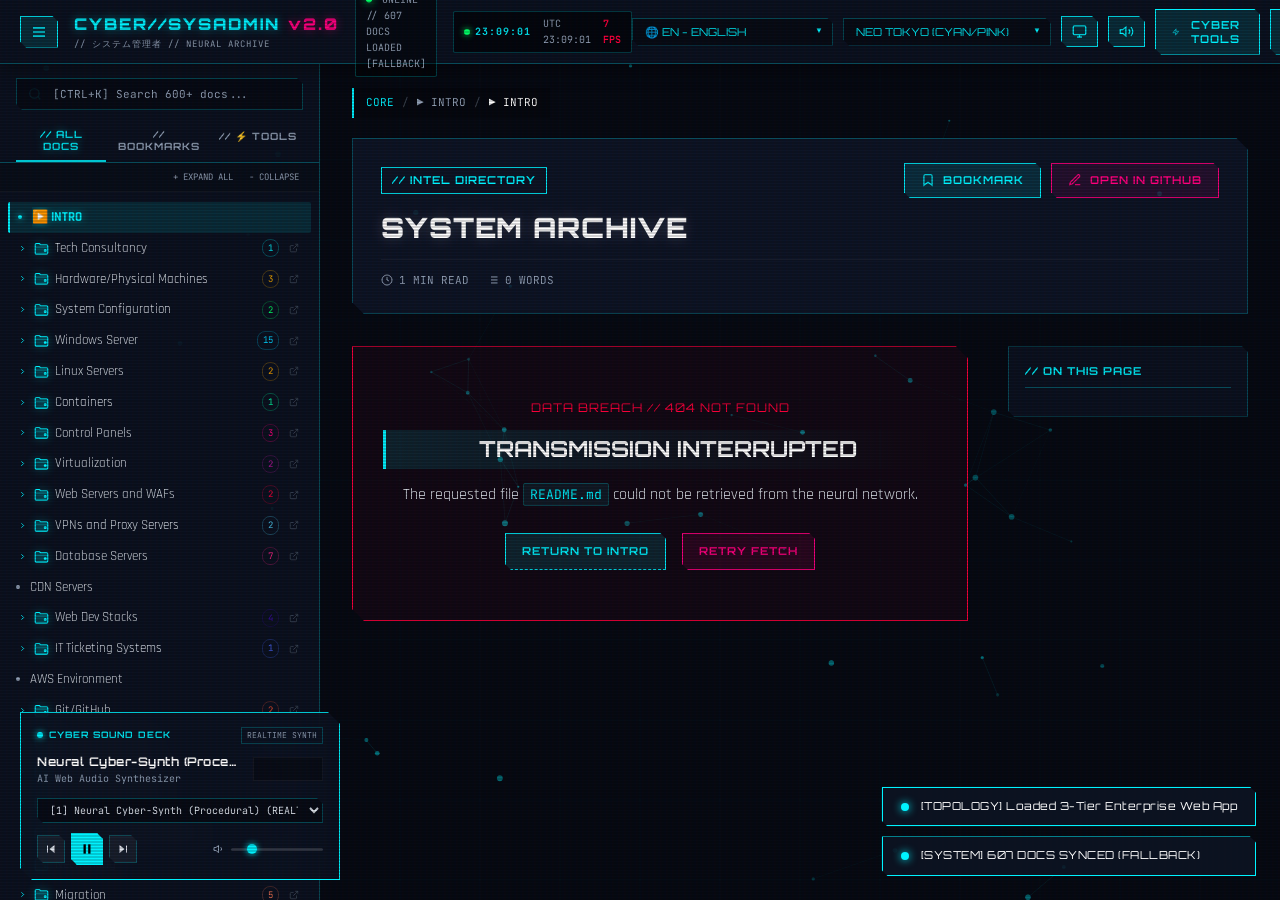
==== commit c64cd929: "feat: add interactive network architecture builder, default neo-tokyo backdrop, collapsed nav folder" ====
--- a/index.html
+++ b/index.html
@@ -20,14 +20,18 @@
   <script src="https://cdn.jsdelivr.net/npm/prismjs@1.29.0/plugins/autoloader/prism-autoloader.min.js"></script>
 
   <!-- Cyberpunk Stylesheets -->
-  <link rel="stylesheet" href="css/cyberpunk-core.css">
-  <link rel="stylesheet" href="css/layout.css">
-  <link rel="stylesheet" href="css/markdown.css">
-  <link rel="stylesheet" href="css/graph.css">
-  <link rel="stylesheet" href="css/music-player.css">
-  <link rel="stylesheet" href="css/responsive.css">
+  <link rel="stylesheet" href="css/cyberpunk-core.css?v=3.5">
+  <link rel="stylesheet" href="css/layout.css?v=3.5">
+  <link rel="stylesheet" href="css/markdown.css?v=3.5">
+  <link rel="stylesheet" href="css/graph.css?v=3.5">
+  <link rel="stylesheet" href="css/music-player.css?v=3.5">
+  <link rel="stylesheet" href="css/tools.css?v=3.5">
+  <link rel="stylesheet" href="css/responsive.css?v=3.5">
 </head>
 <body>
+  <!-- Ambient Cyber Background Wallpaper Image Layer -->
+  <div id="cyber-wallpaper-bg"></div>
+
   <!-- Ambient Cyber Background Canvas -->
   <canvas id="cyber-grid-canvas"></canvas>
 
@@ -62,6 +66,20 @@
         <div id="hud-status-badge">
           <span id="hud-status-text">INITIALIZING...</span>
         </div>
+
+        <!-- Realtime Cyber Diagnostics HUD Bar -->
+        <div id="hud-diagnostics-bar" class="hud-diagnostics" title="Realtime Cyber Diagnostics">
+          <div class="diag-item">
+            <span class="diag-dot"></span>
+            <span id="cyber-clock-local">00:00:00</span>
+          </div>
+          <div class="diag-item">
+            <span id="cyber-clock-utc">UTC 00:00:00</span>
+          </div>
+          <div class="diag-item">
+            <span id="cyber-fps-counter">60 FPS</span>
+          </div>
+        </div>
       </div>
 
       <div class="header-right">
@@ -106,6 +124,14 @@
           </svg>
         </button>
 
+        <!-- Cyber Tools Deck Button -->
+        <button id="btn-open-tools" class="cyber-btn primary" title="Open Sysadmin Cyber Tools [ T ]">
+          <svg width="14" height="14" viewBox="0 0 24 24" fill="none" stroke="currentColor" stroke-width="2">
+            <polygon points="13 2 3 14 12 14 11 22 21 10 12 10 13 2"></polygon>
+          </svg>
+          <span class="btn-text-label">CYBER TOOLS</span>
+        </button>
+
         <!-- Connected Docs Graph Button -->
         <button id="btn-open-graph" class="cyber-btn" title="Open Connected Docs Graph [ G ]">
           <svg width="14" height="14" viewBox="0 0 24 24" fill="none" stroke="currentColor" stroke-width="2">
@@ -165,6 +191,7 @@
         <div class="sidebar-tabs">
           <button id="tab-btn-docs" class="sidebar-tab-btn active">// ALL DOCS</button>
           <button id="tab-btn-bookmarks" class="sidebar-tab-btn">// BOOKMARKS</button>
+          <a href="#/tools" id="tab-btn-tools" class="sidebar-tab-btn" style="text-decoration:none; text-align:center;">// ⚡ TOOLS</a>
         </div>
 
         <!-- Tree Controls -->
@@ -249,6 +276,707 @@
             </ul>
           </aside>
         </div>
+      </main>
+
+      <!-- ================= CYBER SYSADMIN TOOLS VIEW ================= -->
+      <main id="cyber-tools-view" style="display:none;">
+        <!-- Tools Header Banner -->
+        <div class="tools-hud-header cyber-corner-box">
+          <div class="tools-hud-title-box">
+            <div class="tools-hud-badge">
+              <span class="pulsing-dot"></span>
+              <span>// SYSADMIN WORKBENCH // NEURAL UTILITIES DECK</span>
+            </div>
+            <div class="tools-hud-title">
+              <span>CYBER//TOOLS</span>
+              <span class="title-accent">DECK</span>
+            </div>
+            <div class="tools-hud-desc">
+              100% Client-Side Windows Server, Networking, Automation &amp; Scripting Arsenal
+            </div>
+          </div>
+          <div class="tools-hud-actions">
+            <a href="#/README.md" class="cyber-btn secondary" title="Return to Documentation">
+              <svg width="14" height="14" viewBox="0 0 24 24" fill="none" stroke="currentColor" stroke-width="2">
+                <polyline points="15 18 9 12 15 6"></polyline>
+              </svg>
+              <span>RETURN TO DOCS</span>
+            </a>
+          </div>
+        </div>
+
+        <!-- Navigation Tabs -->
+        <div class="tools-nav-bar">
+          <button class="tools-tab-btn active" data-tool="dns">
+            <span>🌐</span> <span>DNS EXPLORER (DOH)</span>
+          </button>
+          <button class="tools-tab-btn" data-tool="storage">
+            <span>💾</span> <span>STORAGE &amp; RAM CONVERTER</span>
+          </button>
+          <button class="tools-tab-btn" data-tool="subnet">
+            <span>🖧</span> <span>SUBNET &amp; DHCP SCOPE</span>
+          </button>
+          <button class="tools-tab-btn" data-tool="scratchpad">
+            <span>📝</span> <span>ADMIN SCRATCHPAD</span>
+          </button>
+          <button class="tools-tab-btn" data-tool="powershell">
+            <span>⚡</span> <span>POWERSHELL ARSENAL</span>
+          </button>
+          <button class="tools-tab-btn" data-tool="netarch">
+            <span>🖧</span> <span>NETWORK ARCHITECTURE</span>
+          </button>
+        </div>
+
+        <!-- ================= TOOL PANEL 1: DNS EXPLORER ================= -->
+        <section id="tool-panel-dns" class="tool-panel active">
+          <div class="cyber-tool-card cyber-corner-box">
+            <div class="tool-card-header">
+              <div class="tool-card-title">
+                <span>DNS OVER HTTPS (DOH) RECORDS QUERY</span>
+                <span class="card-tag">// MULTI-RESOLVER</span>
+              </div>
+              <div class="tool-card-subtitle">Direct client-side DNS lookup via Cloudflare (1.1.1.1) and Google (8.8.8.8)</div>
+            </div>
+
+            <div class="cyber-form-row">
+              <div class="cyber-form-group" style="flex:2; min-width:240px;">
+                <label class="cyber-label">// DOMAIN / HOSTNAME</label>
+                <input type="text" id="dns-input-domain" class="cyber-input" placeholder="e.g. microsoft.com or _ldap._tcp.dc._msdcs.domain.com" value="microsoft.com">
+              </div>
+              <div class="cyber-form-group" style="max-width:140px;">
+                <label class="cyber-label">// RECORD TYPE</label>
+                <select id="dns-select-type" class="cyber-select-box">
+                  <option value="A">A (IPv4)</option>
+                  <option value="AAAA">AAAA (IPv6)</option>
+                  <option value="CNAME">CNAME</option>
+                  <option value="MX">MX (Mail)</option>
+                  <option value="TXT">TXT (SPF/DKIM)</option>
+                  <option value="NS">NS (Nameserver)</option>
+                  <option value="SRV">SRV (Service)</option>
+                  <option value="SOA">SOA (Zone)</option>
+                  <option value="PTR">PTR (Reverse)</option>
+                </select>
+              </div>
+              <div class="cyber-form-group" style="max-width:180px;">
+                <label class="cyber-label">// RESOLVER</label>
+                <select id="dns-select-resolver" class="cyber-select-box">
+                  <option value="cloudflare">Cloudflare (1.1.1.1)</option>
+                  <option value="google">Google (8.8.8.8)</option>
+                </select>
+              </div>
+            </div>
+
+            <!-- Presets -->
+            <div style="margin-bottom:16px;">
+              <span class="cyber-label" style="font-size:10px;">// QUICK TARGET PRESETS:</span>
+              <div class="presets-group">
+                <button class="preset-chip dns-preset" data-domain="microsoft.com" data-type="A">microsoft.com (A)</button>
+                <button class="preset-chip dns-preset" data-domain="google.com" data-type="MX">google.com (MX)</button>
+                <button class="preset-chip dns-preset" data-domain="autodiscover.outlook.com" data-type="CNAME">autodiscover.outlook.com</button>
+                <button class="preset-chip dns-preset" data-domain="cloudflare.com" data-type="TXT">cloudflare.com (TXT)</button>
+                <button class="preset-chip dns-preset" data-domain="github.com" data-type="NS">github.com (NS)</button>
+              </div>
+            </div>
+
+            <div style="display:flex; gap:10px; flex-wrap:wrap;">
+              <button id="btn-dns-query" class="cyber-btn primary">
+                <svg width="14" height="14" viewBox="0 0 24 24" fill="none" stroke="currentColor" stroke-width="2">
+                  <circle cx="11" cy="11" r="8"></circle>
+                  <line x1="21" y1="21" x2="16.65" y2="16.65"></line>
+                </svg>
+                <span>RESOLVE RECORD</span>
+              </button>
+              <button id="btn-dns-query-all" class="cyber-btn secondary">
+                <svg width="14" height="14" viewBox="0 0 24 24" fill="none" stroke="currentColor" stroke-width="2">
+                  <polygon points="13 2 3 14 12 14 11 22 21 10 12 10 13 2"></polygon>
+                </svg>
+                <span>MULTI-RECORD AUDIT (A/MX/TXT/NS)</span>
+              </button>
+            </div>
+
+            <!-- Results Output -->
+            <div id="dns-results-box" style="margin-top:20px;">
+              <div style="padding:20px; text-align:center; color:var(--text-muted); font-family:var(--font-mono); font-size:12px;">
+                Enter a domain name above and click <strong>RESOLVE RECORD</strong> to query live DNS via DoH.
+              </div>
+            </div>
+          </div>
+        </section>
+
+        <!-- ================= TOOL PANEL 2: STORAGE & RAM CONVERTER ================= -->
+        <section id="tool-panel-storage" class="tool-panel">
+          <div class="cyber-tool-card cyber-corner-box">
+            <div class="tool-card-header">
+              <div class="tool-card-title">
+                <span>STORAGE &amp; MEMORY PRECISION CONVERTER</span>
+                <span class="card-tag">// 1024 BINARY VS 1000 DECIMAL</span>
+              </div>
+              <div class="tool-card-subtitle">Accurate SAN LUN, Hyper-V VHDX, RAM &amp; Disk Capacity Calculations</div>
+            </div>
+
+            <div class="cyber-form-row">
+              <div class="cyber-form-group" style="flex:2; min-width:200px;">
+                <label class="cyber-label">// STORAGE QUANTITY</label>
+                <input type="number" id="storage-input-val" class="cyber-input" value="1000" min="0" step="any">
+              </div>
+              <div class="cyber-form-group" style="max-width:180px;">
+                <label class="cyber-label">// SOURCE UNIT</label>
+                <select id="storage-select-unit" class="cyber-select-box">
+                  <option value="B">Bytes (B)</option>
+                  <option value="KB">Kilobytes (KB / KiB)</option>
+                  <option value="MB">Megabytes (MB / MiB)</option>
+                  <option value="GB" selected>Gigabytes (GB / GiB)</option>
+                  <option value="TB">Terabytes (TB / TiB)</option>
+                  <option value="PB">Petabytes (PB / PiB)</option>
+                </select>
+              </div>
+            </div>
+
+            <!-- Storage Presets -->
+            <div style="margin-bottom:16px;">
+              <span class="cyber-label" style="font-size:10px;">// COMMON SERVER PRESETS:</span>
+              <div class="presets-group">
+                <button class="preset-chip storage-preset-btn" data-val="16" data-unit="GB">16 GB RAM</button>
+                <button class="preset-chip storage-preset-btn" data-val="32" data-unit="GB">32 GB RAM</button>
+                <button class="preset-chip storage-preset-btn" data-val="64" data-unit="GB">64 GB RAM</button>
+                <button class="preset-chip storage-preset-btn" data-val="500" data-unit="GB">500 GB SSD</button>
+                <button class="preset-chip storage-preset-btn" data-val="1" data-unit="TB">1 TB NVMe</button>
+                <button class="preset-chip storage-preset-btn" data-val="4" data-unit="TB">4 TB Enterprise HDD</button>
+                <button class="preset-chip storage-preset-btn" data-val="10" data-unit="TB">10 TB SAN Volume</button>
+              </div>
+            </div>
+
+            <!-- Converted Cards Grid -->
+            <div class="storage-grid">
+              <div class="storage-card" id="card-bytes">
+                <div class="unit-name">BYTES (B)</div>
+                <div class="unit-value">0 B</div>
+                <div class="unit-sub">Exact binary raw byte count</div>
+              </div>
+              <div class="storage-card" id="card-mb">
+                <div class="unit-name">MEGABYTES (MB / MiB)</div>
+                <div class="unit-value">0 MB</div>
+                <div class="unit-sub">Base 1024 vs 1000</div>
+              </div>
+              <div class="storage-card highlight" id="card-gb">
+                <div class="unit-name">GIGABYTES (GB / GiB)</div>
+                <div class="unit-value">0 GB</div>
+                <div class="unit-sub">Windows Explorer Metric</div>
+              </div>
+              <div class="storage-card" id="card-tb">
+                <div class="unit-name">TERABYTES (TB / TiB)</div>
+                <div class="unit-value">0 TB</div>
+                <div class="unit-sub">Datacenter / SAN Metric</div>
+              </div>
+            </div>
+
+            <!-- Drive Vendor vs Windows OS Callout -->
+            <div class="storage-diff-callout">
+              <div class="storage-diff-icon">⚡</div>
+              <div id="storage-diff-text">Calculating binary differences...</div>
+            </div>
+          </div>
+
+          <!-- Extra Admin Calculators: Pagefile & IOPS -->
+          <div style="display:grid; grid-template-columns:repeat(auto-fit, minmax(320px, 1fr)); gap:16px;">
+            <!-- Pagefile Sizing -->
+            <div class="cyber-tool-card cyber-corner-box" style="margin-bottom:0;">
+              <div class="tool-card-header">
+                <div class="tool-card-title">
+                  <span>WINDOWS PAGEFILE SIZING GUIDE</span>
+                </div>
+                <div class="tool-card-subtitle">Microsoft Best Practice Guidelines</div>
+              </div>
+              <div class="cyber-form-group">
+                <label class="cyber-label">// INSTALLED PHYSICAL RAM (GB)</label>
+                <input type="number" id="pagefile-input-ram" class="cyber-input" value="32" min="1" max="2048">
+              </div>
+              <div id="pagefile-results"></div>
+            </div>
+
+            <!-- IOPS to Throughput -->
+            <div class="cyber-tool-card cyber-corner-box" style="margin-bottom:0;">
+              <div class="tool-card-header">
+                <div class="tool-card-title">
+                  <span>STORAGE IOPS TO THROUGHPUT</span>
+                </div>
+                <div class="tool-card-subtitle">Calculate SAN / SSD transfer rates</div>
+              </div>
+              <div class="cyber-form-row">
+                <div class="cyber-form-group">
+                  <label class="cyber-label">// IOPS RATING</label>
+                  <input type="number" id="iops-input-val" class="cyber-input" value="25000" min="1">
+                </div>
+                <div class="cyber-form-group">
+                  <label class="cyber-label">// BLOCK SIZE (KB)</label>
+                  <select id="iops-select-block" class="cyber-select-box">
+                    <option value="4" selected>4 KB (Random I/O)</option>
+                    <option value="8">8 KB (SQL Server OLTP)</option>
+                    <option value="64">64 KB (SQL Extents / Sequential)</option>
+                    <option value="128">128 KB (Large File Streaming)</option>
+                    <option value="256">256 KB (Backup / Restore)</option>
+                  </select>
+                </div>
+              </div>
+              <div class="subnet-item" style="margin-top:10px;">
+                <div class="sub-label">ESTIMATED THROUGHPUT BANDWIDTH</div>
+                <div class="sub-val" id="iops-result-val">0 MB/s</div>
+              </div>
+            </div>
+          </div>
+        </section>
+
+        <!-- ================= TOOL PANEL 3: SUBNET & DHCP ================= -->
+        <section id="tool-panel-subnet" class="tool-panel">
+          <div class="cyber-tool-card cyber-corner-box">
+            <div class="tool-card-header">
+              <div class="tool-card-title">
+                <span>IPV4 CIDR SUBNET CALCULATOR</span>
+                <span class="card-tag">// BITWISE DECODER</span>
+              </div>
+              <div class="tool-card-subtitle">Calculate Host Ranges, Masks, Broadcasts and Binary Boundaries</div>
+            </div>
+
+            <div class="cyber-form-row">
+              <div class="cyber-form-group" style="flex:2; min-width:220px;">
+                <label class="cyber-label">// IP ADDRESS</label>
+                <input type="text" id="subnet-input-ip" class="cyber-input" value="192.168.1.100" placeholder="e.g. 192.168.1.1">
+              </div>
+              <div class="cyber-form-group" style="flex:3; min-width:240px;">
+                <label class="cyber-label">// CIDR PREFIX LENGTH</label>
+                <div class="cyber-range-wrapper">
+                  <input type="range" id="subnet-slider-cidr" class="cyber-range-slider" min="8" max="30" value="24">
+                  <span id="subnet-cidr-val" class="cyber-range-val">/24</span>
+                </div>
+              </div>
+            </div>
+
+            <!-- Subnet Presets -->
+            <div style="margin-bottom:16px;">
+              <span class="cyber-label" style="font-size:10px;">// COMMON SUBNETS:</span>
+              <div class="presets-group">
+                <button class="preset-chip subnet-preset-btn" data-ip="192.168.1.1" data-cidr="24">192.168.1.0/24 (254 Hosts)</button>
+                <button class="preset-chip subnet-preset-btn" data-ip="10.0.0.1" data-cidr="16">10.0.0.0/16 (65,534 Hosts)</button>
+                <button class="preset-chip subnet-preset-btn" data-ip="172.16.0.1" data-cidr="20">172.16.0.0/20 (4,094 Hosts)</button>
+                <button class="preset-chip subnet-preset-btn" data-ip="192.168.0.1" data-cidr="23">192.168.0.0/23 (510 Hosts)</button>
+                <button class="preset-chip subnet-preset-btn" data-ip="10.100.1.1" data-cidr="29">10.100.1.0/29 (6 Hosts / P2P)</button>
+              </div>
+            </div>
+
+            <!-- Subnet Calculation Results Grid -->
+            <div class="subnet-output-grid">
+              <div class="subnet-item">
+                <div class="sub-label">NETWORK ID</div>
+                <div class="sub-val" id="sub-net-id">192.168.1.0</div>
+              </div>
+              <div class="subnet-item">
+                <div class="sub-label">SUBNET MASK</div>
+                <div class="sub-val" id="sub-net-mask">255.255.255.0</div>
+              </div>
+              <div class="subnet-item">
+                <div class="sub-label">WILDCARD MASK</div>
+                <div class="sub-val" id="sub-wildcard">0.0.0.255</div>
+              </div>
+              <div class="subnet-item">
+                <div class="sub-label">BROADCAST ADDRESS</div>
+                <div class="sub-val" id="sub-bcast">192.168.1.255</div>
+              </div>
+              <div class="subnet-item">
+                <div class="sub-label">FIRST USABLE HOST IP</div>
+                <div class="sub-val" id="sub-first-host">192.168.1.1</div>
+              </div>
+              <div class="subnet-item">
+                <div class="sub-label">LAST USABLE HOST IP</div>
+                <div class="sub-val" id="sub-last-host">192.168.1.254</div>
+              </div>
+              <div class="subnet-item">
+                <div class="sub-label">USABLE HOSTS</div>
+                <div class="sub-val" id="sub-usable-hosts" style="color:#00ff66;">254</div>
+              </div>
+              <div class="subnet-item">
+                <div class="sub-label">TOTAL IP ADDRESSES</div>
+                <div class="sub-val" id="sub-total-hosts">256</div>
+              </div>
+              <div class="subnet-item" style="grid-column: 1 / -1;">
+                <div class="sub-label">ADDRESS CLASS &amp; TYPE</div>
+                <div class="sub-val" id="sub-ip-type" style="font-size:12px;">Class C // PRIVATE (RFC 1918)</div>
+              </div>
+            </div>
+
+            <!-- Binary Visualization -->
+            <div class="subnet-binary-row" id="subnet-binary-display"></div>
+          </div>
+
+          <!-- Windows Server DHCP Scope Automation -->
+          <div class="cyber-tool-card cyber-corner-box">
+            <div class="tool-card-header">
+              <div class="tool-card-title">
+                <span>WINDOWS SERVER DHCP SCOPE BUILDER</span>
+                <span class="card-tag">// POWERSHELL READY</span>
+              </div>
+              <div class="tool-card-subtitle">Generate Add-DhcpServerv4Scope commands with static reserve ranges</div>
+            </div>
+
+            <div class="cyber-form-row">
+              <div class="cyber-form-group">
+                <label class="cyber-label">// DHCP SCOPE NAME</label>
+                <input type="text" id="dhcp-scope-name" class="cyber-input" value="Main_Office_LAN">
+              </div>
+              <div class="cyber-form-group">
+                <label class="cyber-label">// STATIC EXCLUSION COUNT (IPs)</label>
+                <input type="number" id="dhcp-exclude-count" class="cyber-input" value="20" min="0" max="200" title="Reserve the first N usable IPs for Gateways, Switches &amp; Servers">
+              </div>
+              <div class="cyber-form-group">
+                <label class="cyber-label">// DEFAULT GATEWAY LOCATION</label>
+                <select id="dhcp-gateway-type" class="cyber-select-box">
+                  <option value="first">First Usable IP (.1)</option>
+                  <option value="last">Last Usable IP (.254)</option>
+                </select>
+              </div>
+            </div>
+
+            <!-- Terminal Output -->
+            <div class="cyber-terminal-box">
+              <div class="term-header">
+                <span>POWERSHELL COMMANDS FOR WINDOWS SERVER DHCP ROLE</span>
+                <button id="btn-copy-dhcp-ps" class="cyber-btn" style="padding:4px 10px; font-size:10px;">COPY POWERSHELL</button>
+              </div>
+              <pre><code id="dhcp-ps-output"># Loading DHCP scope script...</code></pre>
+            </div>
+          </div>
+        </section>
+
+        <!-- ================= TOOL PANEL 4: ADMIN SCRATCHPAD ================= -->
+        <section id="tool-panel-scratchpad" class="tool-panel">
+          <div class="cyber-tool-card cyber-corner-box">
+            <div class="tool-card-header">
+              <div class="tool-card-title">
+                <span>CYBER ADMIN SCRATCHPAD &amp; DIRECT EXPORTER</span>
+                <span class="card-tag">// LOCALSTORAGE PERSISTENT</span>
+              </div>
+              <div class="tool-card-subtitle">Draft PowerShell snippets, batch scripts, or configs and download directly with zero server roundtrips</div>
+            </div>
+
+            <!-- Templates Row -->
+            <div style="margin-bottom:14px; display:flex; align-items:center; gap:8px; flex-wrap:wrap;">
+              <span class="cyber-label" style="font-size:10px;">// LOAD STARTER TEMPLATE:</span>
+              <button class="preset-chip scratchpad-template-btn" data-tpl="ps1">PowerShell Template (.ps1)</button>
+              <button class="preset-chip scratchpad-template-btn" data-tpl="bat">Batch Script (.bat)</button>
+              <button class="preset-chip scratchpad-template-btn" data-tpl="reg">Registry Hardening (.reg)</button>
+              <button class="preset-chip scratchpad-template-btn" data-tpl="robocopy">Robocopy Job (.bat)</button>
+            </div>
+
+            <!-- Scratchpad Editor Box -->
+            <div class="scratchpad-container">
+              <div class="scratchpad-toolbar">
+                <div class="scratchpad-stats">
+                  <span>LINES: <span class="stat-val" id="scratchpad-line-count">1</span></span>
+                  <span>WORDS: <span class="stat-val" id="scratchpad-words">0</span></span>
+                  <span>CHARS: <span class="stat-val" id="scratchpad-chars">0</span></span>
+                  <span style="color:#00ff66;">AUTO-SAVED IN BROWSER</span>
+                </div>
+                <div class="scratchpad-actions">
+                  <button id="btn-scratchpad-copy" class="cyber-btn" style="padding:4px 10px; font-size:10px;">COPY TO CLIPBOARD</button>
+                  <button id="btn-scratchpad-clear" class="cyber-btn secondary" style="padding:4px 10px; font-size:10px;">CLEAR</button>
+                </div>
+              </div>
+
+              <div class="scratchpad-editor-body">
+                <div class="scratchpad-line-numbers" id="scratchpad-lines">1</div>
+                <textarea id="scratchpad-textarea" class="scratchpad-textarea" spellcheck="false" placeholder="Write commands or paste logs here..."></textarea>
+              </div>
+            </div>
+
+            <!-- Direct Download Buttons -->
+            <div style="margin-top:16px; display:flex; gap:10px; flex-wrap:wrap; align-items:center;">
+              <span class="cyber-label" style="font-size:11px;">// EXPORT DIRECTLY:</span>
+              <button id="btn-download-txt" class="cyber-btn primary">
+                <svg width="14" height="14" viewBox="0 0 24 24" fill="none" stroke="currentColor" stroke-width="2">
+                  <path d="M21 15v4a2 2 0 0 1-2 2H5a2 2 0 0 1-2-2v-4"></path>
+                  <polyline points="7 10 12 15 17 10"></polyline>
+                  <line x1="12" y1="15" x2="12" y2="3"></line>
+                </svg>
+                <span>DOWNLOAD .TXT</span>
+              </button>
+              <button id="btn-download-ps1" class="cyber-btn secondary">
+                <svg width="14" height="14" viewBox="0 0 24 24" fill="none" stroke="currentColor" stroke-width="2">
+                  <path d="M21 15v4a2 2 0 0 1-2 2H5a2 2 0 0 1-2-2v-4"></path>
+                  <polyline points="7 10 12 15 17 10"></polyline>
+                  <line x1="12" y1="15" x2="12" y2="3"></line>
+                </svg>
+                <span>DOWNLOAD .PS1 (POWERSHELL)</span>
+              </button>
+              <button id="btn-download-bat" class="cyber-btn">
+                <span>DOWNLOAD .BAT (BATCH)</span>
+              </button>
+              <button id="btn-download-reg" class="cyber-btn">
+                <span>DOWNLOAD .REG (REGISTRY)</span>
+              </button>
+            </div>
+          </div>
+        </section>
+
+        <!-- ================= TOOL PANEL 5: POWERSHELL ARSENAL ================= -->
+        <section id="tool-panel-powershell" class="tool-panel">
+          <div class="cyber-tool-card cyber-corner-box">
+            <div class="tool-card-header">
+              <div class="tool-card-title">
+                <span>POWERSHELL AUTOMATION ARSENAL</span>
+                <span class="card-tag">// GITBOOK INTEGRATED</span>
+              </div>
+              <div class="tool-card-subtitle">Interactive parameter builders for the scripts in your System Administration GitBook</div>
+            </div>
+
+            <!-- Script Selector Pills -->
+            <div class="ps-arsenal-selector">
+              <div class="ps-script-tab active" data-script="audit">
+                <span class="ps-tab-cat">// AUDIT &amp; SECURITY</span>
+                <span class="ps-tab-title">Windows Security Auditor</span>
+              </div>
+              <div class="ps-script-tab" data-script="iis">
+                <span class="ps-tab-cat">// WEB &amp; LOG ANALYSIS</span>
+                <span class="ps-tab-title">IIS Port 80/443 Log Parser</span>
+              </div>
+              <div class="ps-script-tab" data-script="sql">
+                <span class="ps-tab-cat">// DATABASE (MS SQL)</span>
+                <span class="ps-tab-title">SQL Auto-Backup &amp; Retention</span>
+              </div>
+              <div class="ps-script-tab" data-script="monitor">
+                <span class="ps-tab-cat">// CONTINUOUS MONITORING</span>
+                <span class="ps-tab-title">Server Health &amp; TCP Monitor</span>
+              </div>
+              <div class="ps-script-tab" data-script="m365">
+                <span class="ps-tab-cat">// CLOUD &amp; M365</span>
+                <span class="ps-tab-title">M365 Guest User Cleaner</span>
+              </div>
+              <div class="ps-script-tab" data-script="robocopy">
+                <span class="ps-tab-cat">// FILE MIGRATION</span>
+                <span class="ps-tab-title">Robocopy Multi-Thread Job</span>
+              </div>
+            </div>
+
+            <!-- Configurable Parameters Container -->
+            <div id="ps-params-container" style="background:rgba(8,10,18,0.7); border:1px solid var(--border-hud); padding:16px; margin-bottom:16px;"></div>
+
+            <!-- Generated Script Output -->
+            <div class="cyber-terminal-box">
+              <div class="term-header">
+                <span id="ps-script-header-title">GENERATED SCRIPT (READY TO RUN)</span>
+                <div style="display:flex; gap:8px;">
+                  <button id="btn-copy-ps-code" class="cyber-btn" style="padding:4px 10px; font-size:10px;">COPY SCRIPT</button>
+                  <button id="btn-download-ps-code" class="cyber-btn secondary" style="padding:4px 10px; font-size:10px;">DOWNLOAD FILE</button>
+                  <a id="btn-ps-view-doc" href="#" class="cyber-btn" style="padding:4px 10px; font-size:10px; text-decoration:none;">VIEW GITBOOK GUIDE</a>
+                </div>
+              </div>
+              <pre><code id="ps-generated-code"># Generating script...</code></pre>
+            </div>
+          </div>
+        </section>
+
+        <!-- ================= TOOL PANEL 6: NETWORK ARCHITECTURE BUILDER ================= -->
+        <section id="tool-panel-netarch" class="tool-panel">
+          <div class="cyber-tool-card cyber-corner-box">
+            <div class="tool-card-header">
+              <div class="tool-card-title">
+                <span>INTERACTIVE NETWORK &amp; VIRTUAL INFRASTRUCTURE BUILDER</span>
+                <span class="card-tag">// TOPOLOGY CANVAS</span>
+              </div>
+              <div class="tool-card-subtitle">Design multi-tier enterprise network topologies, configure security perimeters (WAF, Firewall, Reverse Proxy, Load Balancer, AD DC, DBs) &amp; export as Mermaid or PNG</div>
+            </div>
+
+            <!-- Toolbar Controls -->
+            <div class="netarch-toolbar">
+              <div style="display:flex; gap:6px; flex-wrap:wrap; align-items:center;">
+                <span class="cyber-label" style="margin:0; font-size:10px;">// TEMPLATES:</span>
+                <button type="button" class="cyber-btn" id="btn-netarch-tpl-3tier" style="padding:4px 9px; font-size:10px;">🏛️ 3-Tier Web App</button>
+                <button type="button" class="cyber-btn" id="btn-netarch-tpl-zerotrust" style="padding:4px 9px; font-size:10px;">🛡️ Zero-Trust DMZ</button>
+                <button type="button" class="cyber-btn" id="btn-netarch-tpl-corplan" style="padding:4px 9px; font-size:10px;">🏢 Corporate AD LAN</button>
+              </div>
+              <div style="margin-left:auto; display:flex; gap:6px; flex-wrap:wrap; align-items:center;">
+                <button type="button" class="cyber-btn" id="btn-netarch-connect-mode" style="padding:4px 10px; font-size:10px;" title="Click source node then target node to link">
+                  <span>🔗 CONNECT NODES: OFF</span>
+                </button>
+                <button type="button" class="cyber-btn secondary" id="btn-netarch-delete-node" style="padding:4px 10px; font-size:10px;">
+                  <span>✕ DELETE SELECTED</span>
+                </button>
+                <button type="button" class="cyber-btn secondary" id="btn-netarch-clear" style="padding:4px 10px; font-size:10px;">
+                  <span>🗑️ CLEAR ALL</span>
+                </button>
+                <button type="button" class="cyber-btn primary" id="btn-netarch-export-png" style="padding:4px 10px; font-size:10px;">
+                  <span>🖼️ EXPORT PNG</span>
+                </button>
+                <button type="button" class="cyber-btn primary" id="btn-netarch-export-mermaid" style="padding:4px 10px; font-size:10px;">
+                  <span>📋 MERMAID CODE</span>
+                </button>
+              </div>
+            </div>
+
+            <!-- Workbench: Palette | Canvas | Inspector -->
+            <div class="netarch-workbench">
+              <!-- Left: Palette -->
+              <div class="netarch-palette cyber-corner-box">
+                <div class="palette-category-title">// PERIMETER &amp; SECURITY</div>
+                <button type="button" class="palette-item-btn" data-type="internet" title="Add Internet / External WAN">
+                  <span class="item-icon">🌐</span>
+                  <span>Internet / WAN</span>
+                </button>
+                <button type="button" class="palette-item-btn" data-type="waf" title="Add Cloud Web Application Firewall">
+                  <span class="item-icon">🛡️</span>
+                  <span>Cloud WAF</span>
+                </button>
+                <button type="button" class="palette-item-btn" data-type="firewall" title="Add Hardware / Edge Firewall">
+                  <span class="item-icon">🔥</span>
+                  <span>Edge Firewall</span>
+                </button>
+                <button type="button" class="palette-item-btn" data-type="vpn" title="Add IPsec / SSL VPN Gateway">
+                  <span class="item-icon">🔒</span>
+                  <span>VPN Gateway</span>
+                </button>
+
+                <div class="palette-category-title" style="margin-top:8px;">// TRAFFIC &amp; PROXY</div>
+                <button type="button" class="palette-item-btn" data-type="loadbalancer" title="Add Load Balancer (HAProxy / ALB)">
+                  <span class="item-icon">⚖️</span>
+                  <span>Load Balancer</span>
+                </button>
+                <button type="button" class="palette-item-btn" data-type="proxy" title="Add Reverse Proxy (Nginx / Envoy)">
+                  <span class="item-icon">🔄</span>
+                  <span>Reverse Proxy</span>
+                </button>
+                <button type="button" class="palette-item-btn" data-type="switch" title="Add Core L3 Switch">
+                  <span class="item-icon">🖧</span>
+                  <span>Core Switch</span>
+                </button>
+
+                <div class="palette-category-title" style="margin-top:8px;">// COMPUTE &amp; APP SERVERS</div>
+                <button type="button" class="palette-item-btn" data-type="iis" title="Add Windows Server IIS Web">
+                  <span class="item-icon">🪟</span>
+                  <span>Windows IIS Server</span>
+                </button>
+                <button type="button" class="palette-item-btn" data-type="dc" title="Add Active Directory Domain Controller">
+                  <span class="item-icon">🔑</span>
+                  <span>Active Directory DC</span>
+                </button>
+                <button type="button" class="palette-item-btn" data-type="linux" title="Add Linux Application Server">
+                  <span class="item-icon">🐧</span>
+                  <span>Linux App Server</span>
+                </button>
+                <button type="button" class="palette-item-btn" data-type="k8s" title="Add Kubernetes Cluster">
+                  <span class="item-icon">☸️</span>
+                  <span>Kubernetes Cluster</span>
+                </button>
+
+                <div class="palette-category-title" style="margin-top:8px;">// DATA &amp; STORAGE</div>
+                <button type="button" class="palette-item-btn" data-type="sql" title="Add Microsoft SQL Server">
+                  <span class="item-icon">🗄️</span>
+                  <span>MS SQL Enterprise</span>
+                </button>
+                <button type="button" class="palette-item-btn" data-type="postgres" title="Add PostgreSQL Database">
+                  <span class="item-icon">🐘</span>
+                  <span>PostgreSQL DB</span>
+                </button>
+                <button type="button" class="palette-item-btn" data-type="storage" title="Add SAN Storage / S2D Array">
+                  <span class="item-icon">💾</span>
+                  <span>SAN / S2D Storage</span>
+                </button>
+              </div>
+
+              <!-- Center: Canvas Area -->
+              <div class="netarch-canvas-container" id="netarch-canvas">
+                <svg id="netarch-svg-layer"></svg>
+                <div id="netarch-nodes-layer"></div>
+                <div id="netarch-canvas-hint" style="position:absolute; bottom:10px; left:14px; font-family:var(--font-mono); font-size:10px; color:rgba(255,255,255,0.4); pointer-events:none; z-index:3;">
+                  💡 Click or drag palette items to add • Drag nodes to position • Toggle [CONNECT NODES] to wire
+                </div>
+              </div>
+
+              <!-- Right: Inspector -->
+              <div class="netarch-inspector cyber-corner-box" id="netarch-inspector-panel">
+                <div class="inspector-title">
+                  <span>// NODE TELEMETRY &amp; CONFIG</span>
+                  <span class="res-badge success" id="netarch-inspect-badge">READY</span>
+                </div>
+
+                <div id="netarch-inspector-empty" style="font-family:var(--font-mono); font-size:11px; color:var(--text-muted); padding:20px 0; text-align:center;">
+                  Select any component on the canvas to inspect &amp; edit its network parameters.
+                </div>
+
+                <div id="netarch-inspector-form" style="display:none; flex-direction:column; gap:12px;">
+                  <div class="cyber-form-group">
+                    <label class="cyber-label">// NODE LABEL</label>
+                    <input type="text" id="netarch-input-label" class="cyber-input" style="padding:6px 10px; font-size:11px;">
+                  </div>
+
+                  <div class="cyber-form-group">
+                    <label class="cyber-label">// NETWORK ZONE</label>
+                    <select id="netarch-select-zone" class="cyber-select" style="padding:6px 10px; font-size:11px;">
+                      <option value="public">Public Internet / WAN</option>
+                      <option value="dmz">DMZ / Perimeter Zone</option>
+                      <option value="private">Internal Corporate LAN / App Tier</option>
+                      <option value="database">Secure Database &amp; Storage Tier</option>
+                    </select>
+                  </div>
+
+                  <div class="cyber-form-group">
+                    <label class="cyber-label">// IP ADDRESS &amp; CIDR</label>
+                    <input type="text" id="netarch-input-ip" class="cyber-input" style="padding:6px 10px; font-size:11px;" placeholder="e.g. 192.168.1.10/24">
+                  </div>
+
+                  <div class="cyber-form-group">
+                    <label class="cyber-label">// ACTIVE PORTS</label>
+                    <input type="text" id="netarch-input-ports" class="cyber-input" style="padding:6px 10px; font-size:11px;" placeholder="e.g. 80, 443, 3389">
+                  </div>
+
+                  <div class="cyber-form-group">
+                    <label class="cyber-label">// STATUS</label>
+                    <select id="netarch-select-status" class="cyber-select" style="padding:6px 10px; font-size:11px;">
+                      <option value="ONLINE">ONLINE // HEALTHY</option>
+                      <option value="ACTIVE">ACTIVE // LOADED</option>
+                      <option value="STANDBY">STANDBY // FAILOVER</option>
+                      <option value="ISOLATED">ISOLATED // MAINTENANCE</option>
+                    </select>
+                  </div>
+
+                  <div style="display:flex; gap:8px; margin-top:8px;">
+                    <button type="button" class="cyber-btn" id="btn-netarch-link-source" style="flex:1; padding:6px; font-size:10px;">
+                      <span>🔗 CONNECT THIS</span>
+                    </button>
+                    <button type="button" class="cyber-btn secondary" id="btn-netarch-delete-this" style="padding:6px 10px; font-size:10px;">
+                      <span>✕ REMOVE</span>
+                    </button>
+                  </div>
+                </div>
+
+                <!-- Global Stats HUD -->
+                <div style="margin-top:auto; padding-top:12px; border-top:1px dashed var(--border-hud); font-family:var(--font-mono); font-size:10px; color:var(--text-muted); display:flex; justify-content:space-between;">
+                  <span>NODES: <span id="netarch-stat-nodes" style="color:var(--primary); font-weight:bold;">0</span></span>
+                  <span>LINKS: <span id="netarch-stat-links" style="color:var(--secondary); font-weight:bold;">0</span></span>
+                  <span>ZONES: <span id="netarch-stat-zones" style="color:#00ff66; font-weight:bold;">0</span></span>
+                </div>
+              </div>
+            </div>
+
+            <!-- Mermaid Export Modal Dialog -->
+            <div id="netarch-mermaid-modal" style="display:none; position:fixed; top:0; left:0; width:100%; height:100%; background:rgba(0,0,0,0.85); backdrop-filter:blur(5px); z-index:99999; align-items:center; justify-content:center; padding:20px;">
+              <div class="cyber-tool-card cyber-corner-box" style="width:100%; max-width:680px; max-height:85vh; display:flex; flex-direction:column; background:rgba(10,14,26,0.98); border:1px solid var(--primary); box-shadow:0 0 30px var(--primary-glow);">
+                <div class="tool-card-header">
+                  <div class="tool-card-title">
+                    <span>GENERATED MERMAID.JS TOPOLOGY DIAGRAM</span>
+                    <span class="card-tag">// FLOWCHART CODE</span>
+                  </div>
+                  <div class="tool-card-subtitle">Ready to paste into GitHub, GitBook, Obsidian, or Mermaid Live Editor</div>
+                </div>
+                <div class="cyber-terminal-box" style="flex:1; overflow-y:auto; margin:14px 0; max-height:350px;">
+                  <pre><code id="netarch-mermaid-code" style="color:#00ff66; font-family:var(--font-mono); font-size:12px;"></code></pre>
+                </div>
+                <div style="display:flex; justify-content:flex-end; gap:10px;">
+                  <button type="button" class="cyber-btn" id="btn-netarch-close-modal" style="padding:6px 14px;">CLOSE</button>
+                  <button type="button" class="cyber-btn primary" id="btn-netarch-copy-mermaid" style="padding:6px 14px;">COPY TO CLIPBOARD</button>
+                </div>
+              </div>
+            </div>
+          </div>
+        </section>
+
       </main>
 
     </div>
@@ -406,15 +1134,17 @@
   <div id="cyber-toast-container"></div>
 
   <!-- App Core JavaScript Modules -->
-  <script src="js/config.js"></script>
-  <script src="js/sfx.js"></script>
-  <script src="js/music-player.js"></script>
-  <script src="js/theme-engine.js"></script>
-  <script src="js/translation-engine.js"></script>
-  <script src="js/github-service.js"></script>
-  <script src="js/markdown-renderer.js"></script>
-  <script src="js/nav-tree.js"></script>
-  <script src="js/graph-view.js"></script>
-  <script src="js/app.js"></script>
+  <script src="js/config.js?v=3.5"></script>
+  <script src="js/sfx.js?v=3.5"></script>
+  <script src="js/music-player.js?v=3.5"></script>
+  <script src="js/theme-engine.js?v=3.5"></script>
+  <script src="js/translation-engine.js?v=3.5"></script>
+  <script src="js/github-service.js?v=3.5"></script>
+  <script src="js/markdown-renderer.js?v=3.5"></script>
+  <script src="js/nav-tree.js?v=3.5"></script>
+  <script src="js/graph-view.js?v=3.5"></script>
+  <script src="js/cyber-effects.js?v=3.5"></script>
+  <script src="js/cyber-tools.js?v=3.5"></script>
+  <script src="js/app.js?v=3.5"></script>
 </body>
 </html>
--- a/css/cyberpunk-core.css
+++ b/css/cyberpunk-core.css
@@ -184,7 +184,34 @@
   overflow-x: hidden;
 }
 
-/* BACKGROUND CANVAS */
+/* ================= PERMANENT DEFAULT NEO-TOKYO NIGHT WALLPAPER ================= */
+#cyber-wallpaper-bg {
+  position: fixed;
+  top: 0;
+  left: 0;
+  width: 100vw;
+  height: 100vh;
+  z-index: -1;
+  pointer-events: none;
+  background-size: cover;
+  background-position: center;
+  background-repeat: no-repeat;
+  display: block;
+  background: 
+    radial-gradient(ellipse at 85% 15%, rgba(255, 0, 127, 0.45) 0%, transparent 55%),
+    radial-gradient(ellipse at 15% 85%, rgba(0, 243, 255, 0.4) 0%, transparent 55%),
+    radial-gradient(circle at 50% 50%, rgba(121, 40, 202, 0.25) 0%, transparent 60%),
+    linear-gradient(180deg, #050814 0%, #0d1224 45%, #180a2b 100%);
+}
+
+#cyber-wallpaper-bg::before {
+  content: '';
+  position: absolute;
+  inset: 0;
+  background: radial-gradient(circle at 50% 0%, rgba(0, 243, 255, 0.15), transparent 70%);
+  pointer-events: none;
+}
+
 #cyber-grid-canvas {
   position: fixed;
   top: 0;
@@ -193,6 +220,7 @@
   height: 100vh;
   pointer-events: none;
   z-index: 0;
+  opacity: 0.55;
 }
 
 /* CRT SCANLINES OVERLAY */
@@ -345,3 +373,82 @@
   background: var(--primary);
   box-shadow: 0 0 8px var(--primary);
 }
+
+/* ================= CYBER DIAGNOSTICS HUD BAR ================= */
+#hud-diagnostics-bar {
+  display: flex;
+  align-items: center;
+  gap: 12px;
+  background: rgba(0, 0, 0, 0.55);
+  border: 1px solid var(--border-hud);
+  padding: 4px 10px;
+  border-radius: 2px;
+  font-family: var(--font-mono);
+  font-size: 10px;
+  color: var(--text-muted);
+}
+
+#hud-diagnostics-bar .diag-item {
+  display: flex;
+  align-items: center;
+  gap: 5px;
+}
+
+#hud-diagnostics-bar .diag-dot {
+  width: 6px;
+  height: 6px;
+  border-radius: 50%;
+  background: #00ff66;
+  box-shadow: 0 0 6px #00ff66;
+}
+
+#cyber-fps-counter {
+  color: #00ff66;
+  font-weight: bold;
+}
+
+#cyber-clock-local {
+  color: var(--primary);
+  font-weight: 700;
+  letter-spacing: 1px;
+}
+
+#cyber-clock-utc {
+  color: var(--text-muted);
+}
+
+/* SCI-FI CORNER BRACKETS [ + ] */
+.cyber-corner-box {
+  position: relative;
+}
+
+.cyber-corner-box::before,
+.cyber-corner-box::after {
+  content: '';
+  position: absolute;
+  width: 10px;
+  height: 10px;
+  pointer-events: none;
+  z-index: 2;
+}
+
+.cyber-corner-box::before {
+  top: -1px;
+  left: -1px;
+  border-top: 2px solid var(--primary);
+  border-left: 2px solid var(--primary);
+}
+
+.cyber-corner-box::after {
+  bottom: -1px;
+  right: -1px;
+  border-bottom: 2px solid var(--secondary);
+  border-right: 2px solid var(--secondary);
+}
+
+/* SCRAMBLE DECRYPT GLITCH */
+.scramble-decrypt {
+  font-family: var(--font-display);
+  letter-spacing: 1px;
+}
+
--- a/css/layout.css
+++ b/css/layout.css
@@ -308,10 +308,48 @@
 }
 
 .folder-caret {
-  font-size: 8px;
-  color: var(--primary);
-  transition: transform 0.2s;
+  display: inline-flex;
+  align-items: center;
+  justify-content: center;
+  color: var(--primary);
+  transition: transform 0.2s cubic-bezier(0.4, 0, 0.2, 1);
   transform: rotate(90deg);
+  width: 12px;
+  height: 12px;
+  flex-shrink: 0;
+}
+
+/* CYBERPUNK VECTOR FOLDER ICONS */
+.node-icon.folder-icon {
+  display: inline-flex;
+  align-items: center;
+  justify-content: center;
+  color: var(--primary);
+  filter: drop-shadow(0 0 5px var(--primary-glow));
+  transition: color 0.2s, filter 0.2s, transform 0.2s;
+  flex-shrink: 0;
+}
+
+.node-row:hover .node-icon.folder-icon {
+  color: var(--secondary);
+  filter: drop-shadow(0 0 8px var(--secondary-glow));
+  transform: scale(1.08);
+}
+
+.folder-svg-open {
+  display: block;
+}
+
+.folder-svg-closed {
+  display: none;
+}
+
+.cyber-tree-node.folder.collapsed > .node-row .folder-svg-open {
+  display: none;
+}
+
+.cyber-tree-node.folder.collapsed > .node-row .folder-svg-closed {
+  display: block;
 }
 
 .node-icon-dot {
@@ -343,16 +381,23 @@
 }
 
 .node-direct-link {
+  display: inline-flex;
+  align-items: center;
+  justify-content: center;
   color: var(--text-muted);
   text-decoration: none;
-  font-size: 10px;
-  opacity: 0.4;
-  padding: 0 4px;
+  opacity: 0.35;
+  padding: 2px 4px;
+  border-radius: 2px;
+  transition: opacity 0.2s, color 0.2s, background 0.2s;
+  flex-shrink: 0;
 }
 
 .node-direct-link:hover {
   opacity: 1;
   color: var(--primary);
+  background: var(--primary-subtle);
+  box-shadow: 0 0 8px var(--primary-glow);
 }
 
 /* ================= MAIN READING VIEW ================= */
--- a/css/tools.css
+++ b/css/tools.css
@@ -0,0 +1,909 @@
+/**
+ * CYBERPUNK SYSADMIN TOOLS DECK STYLESHEET
+ * High-performance HUD styling for Windows Server admin utilities
+ */
+
+/* ================= TOOLS VIEW SHELL ================= */
+#cyber-tools-view {
+  flex: 1;
+  min-width: 0;
+  padding: 24px 32px 100px;
+  background: transparent;
+  position: relative;
+  overflow-y: auto;
+  max-width: 1400px;
+  margin: 0 auto;
+  width: 100%;
+}
+
+/* Tools Header Banner */
+.tools-hud-header {
+  background: var(--bg-card);
+  border: 1px solid var(--border-hud);
+  border-left: 4px solid var(--primary);
+  padding: 20px 24px;
+  margin-bottom: 24px;
+  clip-path: var(--clip-chamfer-small);
+  box-shadow: 0 4px 20px rgba(0, 0, 0, 0.4), inset 0 0 15px var(--primary-subtle);
+  display: flex;
+  justify-content: space-between;
+  align-items: center;
+  flex-wrap: wrap;
+  gap: 16px;
+}
+
+.tools-hud-title-box {
+  display: flex;
+  flex-direction: column;
+  gap: 4px;
+}
+
+.tools-hud-badge {
+  font-family: var(--font-mono);
+  font-size: 10px;
+  letter-spacing: 1.5px;
+  color: var(--secondary);
+  text-shadow: 0 0 8px var(--secondary-glow);
+  display: flex;
+  align-items: center;
+  gap: 6px;
+}
+
+.tools-hud-title {
+  font-family: var(--font-display);
+  font-size: 24px;
+  font-weight: 900;
+  letter-spacing: 1.5px;
+  color: var(--text-bright);
+  display: flex;
+  align-items: center;
+  gap: 10px;
+}
+
+.tools-hud-title .title-accent {
+  color: var(--primary);
+  text-shadow: 0 0 10px var(--primary-glow);
+}
+
+.tools-hud-desc {
+  font-family: var(--font-mono);
+  font-size: 11px;
+  color: var(--text-muted);
+}
+
+.tools-hud-actions {
+  display: flex;
+  align-items: center;
+  gap: 10px;
+}
+
+/* ================= TOOL NAVIGATION TABS ================= */
+.tools-nav-bar {
+  display: flex;
+  gap: 8px;
+  margin-bottom: 24px;
+  border-bottom: 1px solid var(--border-hud);
+  padding-bottom: 12px;
+  overflow-x: auto;
+  scrollbar-width: thin;
+}
+
+.tools-tab-btn {
+  font-family: var(--font-display);
+  font-size: 12px;
+  font-weight: 700;
+  letter-spacing: 1px;
+  color: var(--text-muted);
+  background: rgba(15, 20, 36, 0.6);
+  border: 1px solid var(--border-hud);
+  padding: 10px 18px;
+  clip-path: var(--clip-chamfer-small);
+  cursor: pointer;
+  display: flex;
+  align-items: center;
+  gap: 8px;
+  white-space: nowrap;
+  transition: all 0.2s cubic-bezier(0.4, 0, 0.2, 1);
+}
+
+.tools-tab-btn:hover {
+  color: var(--text-bright);
+  border-color: var(--primary);
+  background: var(--primary-subtle);
+  box-shadow: 0 0 12px var(--primary-glow);
+}
+
+.tools-tab-btn.active {
+  color: #000;
+  background: var(--primary);
+  border-color: var(--primary);
+  box-shadow: 0 0 18px var(--primary-glow);
+}
+
+/* ================= PANELS & CARDS ================= */
+.tool-panel {
+  display: none;
+  animation: cyber-fade 0.25s ease-out;
+}
+
+.tool-panel.active {
+  display: block;
+}
+
+@keyframes cyber-fade {
+  from { opacity: 0; transform: translateY(6px); }
+  to { opacity: 1; transform: translateY(0); }
+}
+
+.cyber-tool-card {
+  background: var(--bg-card);
+  border: 1px solid var(--border-hud);
+  padding: 22px;
+  margin-bottom: 20px;
+  clip-path: var(--clip-chamfer-small);
+  position: relative;
+  box-shadow: 0 4px 20px rgba(0, 0, 0, 0.35);
+}
+
+.cyber-tool-card::before {
+  content: '';
+  position: absolute;
+  top: 0;
+  left: 0;
+  width: 24px;
+  height: 2px;
+  background: var(--primary);
+  box-shadow: 0 0 8px var(--primary);
+}
+
+.tool-card-header {
+  display: flex;
+  justify-content: space-between;
+  align-items: center;
+  margin-bottom: 18px;
+  padding-bottom: 12px;
+  border-bottom: 1px dashed var(--border-hud);
+}
+
+.tool-card-title {
+  font-family: var(--font-display);
+  font-size: 15px;
+  font-weight: 700;
+  letter-spacing: 1px;
+  color: var(--text-bright);
+  display: flex;
+  align-items: center;
+  gap: 8px;
+}
+
+.tool-card-title .card-tag {
+  color: var(--primary);
+  font-family: var(--font-mono);
+  font-size: 11px;
+}
+
+.tool-card-subtitle {
+  font-family: var(--font-mono);
+  font-size: 11px;
+  color: var(--text-muted);
+}
+
+/* ================= FORM CONTROLS ================= */
+.cyber-form-row {
+  display: flex;
+  gap: 16px;
+  margin-bottom: 16px;
+  flex-wrap: wrap;
+}
+
+.cyber-form-group {
+  display: flex;
+  flex-direction: column;
+  gap: 6px;
+  flex: 1;
+  min-width: 200px;
+}
+
+.cyber-form-group.full-width {
+  flex: 100%;
+}
+
+.cyber-label {
+  font-family: var(--font-display);
+  font-size: 11px;
+  font-weight: 600;
+  letter-spacing: 1px;
+  color: var(--text-muted);
+  text-transform: uppercase;
+}
+
+.cyber-input, .cyber-select-box {
+  background: rgba(8, 10, 18, 0.85);
+  border: 1px solid var(--border-hud);
+  color: var(--text-bright);
+  font-family: var(--font-mono);
+  font-size: 13px;
+  padding: 10px 14px;
+  clip-path: var(--clip-chamfer-small);
+  outline: none;
+  transition: all 0.2s ease;
+  width: 100%;
+  box-sizing: border-box;
+}
+
+.cyber-input:focus, .cyber-select-box:focus {
+  border-color: var(--primary);
+  box-shadow: 0 0 12px var(--primary-glow);
+  background: rgba(12, 16, 28, 0.95);
+}
+
+.cyber-range-wrapper {
+  display: flex;
+  align-items: center;
+  gap: 12px;
+}
+
+.cyber-range-slider {
+  flex: 1;
+  accent-color: var(--primary);
+  cursor: pointer;
+}
+
+.cyber-range-val {
+  font-family: var(--font-mono);
+  font-size: 14px;
+  font-weight: bold;
+  color: var(--primary);
+  min-width: 48px;
+  text-align: right;
+}
+
+/* Quick Presets Pills */
+.presets-group {
+  display: flex;
+  gap: 8px;
+  flex-wrap: wrap;
+  margin-top: 10px;
+}
+
+.preset-chip {
+  font-family: var(--font-mono);
+  font-size: 11px;
+  padding: 4px 10px;
+  background: rgba(255, 255, 255, 0.05);
+  border: 1px solid var(--border-hud);
+  color: var(--text-muted);
+  border-radius: 2px;
+  cursor: pointer;
+  transition: all 0.15s ease;
+}
+
+.preset-chip:hover {
+  color: var(--primary);
+  border-color: var(--primary);
+  background: var(--primary-subtle);
+}
+
+/* ================= RESULTS & DATA DISPLAYS ================= */
+.cyber-terminal-box {
+  background: #05070c;
+  border: 1px solid var(--border-hud);
+  border-left: 3px solid var(--primary);
+  padding: 14px 18px;
+  margin-top: 14px;
+  font-family: var(--font-mono);
+  font-size: 12px;
+  line-height: 1.6;
+  color: var(--text-bright);
+  position: relative;
+  overflow-x: auto;
+  box-shadow: inset 0 0 20px rgba(0, 0, 0, 0.8);
+}
+
+.cyber-terminal-box .term-header {
+  display: flex;
+  justify-content: space-between;
+  align-items: center;
+  padding-bottom: 8px;
+  margin-bottom: 8px;
+  border-bottom: 1px solid rgba(255, 255, 255, 0.08);
+  font-size: 11px;
+  color: var(--text-muted);
+}
+
+.cyber-terminal-box pre {
+  margin: 0;
+  white-space: pre-wrap;
+  word-break: break-all;
+  font-family: var(--font-mono);
+}
+
+/* Result Status Badge */
+.res-badge {
+  font-family: var(--font-mono);
+  font-size: 10px;
+  padding: 3px 8px;
+  font-weight: 700;
+  border-radius: 2px;
+  text-transform: uppercase;
+}
+
+.res-badge.success {
+  background: rgba(0, 255, 102, 0.15);
+  color: #00ff66;
+  border: 1px solid #00ff66;
+}
+
+.res-badge.danger {
+  background: rgba(255, 0, 60, 0.15);
+  color: #ff003c;
+  border: 1px solid #ff003c;
+}
+
+.res-badge.warning {
+  background: rgba(255, 183, 0, 0.15);
+  color: #ffb700;
+  border: 1px solid #ffb700;
+}
+
+/* ================= DNS RESULTS GRID ================= */
+.dns-results-grid {
+  display: grid;
+  grid-template-columns: repeat(auto-fill, minmax(280px, 1fr));
+  gap: 12px;
+  margin-top: 14px;
+}
+
+.dns-record-card {
+  background: rgba(10, 14, 24, 0.75);
+  border: 1px solid var(--border-hud);
+  border-left: 3px solid var(--secondary);
+  padding: 12px 14px;
+  clip-path: var(--clip-chamfer-small);
+  transition: transform 0.15s ease, border-color 0.15s ease;
+}
+
+.dns-record-card:hover {
+  border-color: var(--primary);
+  transform: translateY(-2px);
+  box-shadow: 0 4px 12px rgba(0, 243, 255, 0.15);
+}
+
+.dns-rec-top {
+  display: flex;
+  justify-content: space-between;
+  align-items: center;
+  font-size: 11px;
+  font-family: var(--font-mono);
+  margin-bottom: 6px;
+}
+
+.dns-rec-type {
+  font-weight: 700;
+  color: var(--secondary);
+}
+
+.dns-rec-ttl {
+  color: var(--text-muted);
+}
+
+.dns-rec-data {
+  font-family: var(--font-mono);
+  font-size: 13px;
+  color: var(--text-bright);
+  word-break: break-all;
+  font-weight: 600;
+}
+
+/* ================= STORAGE CONVERTER METRICS ================= */
+.storage-grid {
+  display: grid;
+  grid-template-columns: repeat(auto-fit, minmax(190px, 1fr));
+  gap: 12px;
+  margin-top: 14px;
+}
+
+.storage-card {
+  background: rgba(10, 14, 24, 0.7);
+  border: 1px solid var(--border-hud);
+  padding: 14px;
+  text-align: center;
+  clip-path: var(--clip-chamfer-small);
+  position: relative;
+  overflow: hidden;
+}
+
+.storage-card.highlight {
+  border-color: var(--primary);
+  background: var(--primary-subtle);
+  box-shadow: 0 0 16px var(--primary-glow);
+}
+
+.storage-card .unit-name {
+  font-family: var(--font-display);
+  font-size: 11px;
+  color: var(--text-muted);
+  letter-spacing: 1px;
+}
+
+.storage-card .unit-value {
+  font-family: var(--font-mono);
+  font-size: 18px;
+  font-weight: 700;
+  color: var(--text-bright);
+  margin: 6px 0;
+  word-break: break-all;
+}
+
+.storage-card .unit-sub {
+  font-family: var(--font-mono);
+  font-size: 10px;
+  color: var(--secondary);
+}
+
+/* Comparison Bar */
+.storage-diff-callout {
+  background: rgba(255, 183, 0, 0.08);
+  border: 1px solid rgba(255, 183, 0, 0.3);
+  padding: 12px 16px;
+  margin-top: 16px;
+  font-family: var(--font-mono);
+  font-size: 12px;
+  color: var(--text-bright);
+  display: flex;
+  align-items: center;
+  gap: 12px;
+}
+
+.storage-diff-icon {
+  font-size: 20px;
+  color: #ffb700;
+}
+
+/* ================= SUBNET & BINARY VISUALIZER ================= */
+.subnet-output-grid {
+  display: grid;
+  grid-template-columns: repeat(auto-fit, minmax(240px, 1fr));
+  gap: 12px;
+  margin-top: 16px;
+}
+
+.subnet-item {
+  background: rgba(10, 14, 24, 0.6);
+  border: 1px solid var(--border-hud);
+  padding: 10px 14px;
+}
+
+.subnet-item .sub-label {
+  font-family: var(--font-display);
+  font-size: 10px;
+  color: var(--text-muted);
+  letter-spacing: 0.5px;
+}
+
+.subnet-item .sub-val {
+  font-family: var(--font-mono);
+  font-size: 14px;
+  font-weight: 700;
+  color: var(--primary);
+  margin-top: 4px;
+}
+
+.subnet-binary-row {
+  margin-top: 14px;
+  padding: 12px 16px;
+  background: rgba(5, 7, 12, 0.9);
+  border: 1px solid var(--border-hud);
+  font-family: var(--font-mono);
+  font-size: 12px;
+  overflow-x: auto;
+}
+
+.binary-bit.net-bit {
+  color: var(--primary);
+  font-weight: bold;
+  text-shadow: 0 0 6px var(--primary-glow);
+}
+
+.binary-bit.host-bit {
+  color: var(--secondary);
+  font-weight: bold;
+  text-shadow: 0 0 6px var(--secondary-glow);
+}
+
+/* ================= SCRATCHPAD EDITOR ================= */
+.scratchpad-container {
+  display: flex;
+  flex-direction: column;
+  background: #05070c;
+  border: 1px solid var(--border-hud);
+  clip-path: var(--clip-chamfer-small);
+  position: relative;
+}
+
+.scratchpad-toolbar {
+  display: flex;
+  justify-content: space-between;
+  align-items: center;
+  background: rgba(15, 20, 36, 0.8);
+  border-bottom: 1px solid var(--border-hud);
+  padding: 8px 14px;
+  flex-wrap: wrap;
+  gap: 8px;
+}
+
+.scratchpad-stats {
+  font-family: var(--font-mono);
+  font-size: 11px;
+  color: var(--text-muted);
+  display: flex;
+  gap: 14px;
+}
+
+.scratchpad-stats .stat-val {
+  color: var(--primary);
+  font-weight: bold;
+}
+
+.scratchpad-actions {
+  display: flex;
+  gap: 8px;
+  flex-wrap: wrap;
+}
+
+.scratchpad-editor-body {
+  display: flex;
+  height: 380px;
+  position: relative;
+  background: #05070c;
+}
+
+.scratchpad-line-numbers {
+  width: 48px;
+  padding: 14px 6px;
+  background: rgba(10, 14, 24, 0.7);
+  border-right: 1px solid var(--border-hud);
+  font-family: var(--font-mono);
+  font-size: 12px;
+  line-height: 1.6;
+  color: rgba(255, 255, 255, 0.25);
+  text-align: right;
+  user-select: none;
+  overflow: hidden;
+}
+
+.scratchpad-textarea {
+  flex: 1;
+  padding: 14px;
+  background: transparent;
+  border: none;
+  outline: none;
+  color: var(--text-bright);
+  font-family: var(--font-mono);
+  font-size: 13px;
+  line-height: 1.6;
+  resize: none;
+  white-space: pre;
+  tab-size: 2;
+  overflow-y: auto;
+}
+
+/* ================= POWERSHELL ARSENAL ================= */
+.ps-arsenal-selector {
+  display: grid;
+  grid-template-columns: repeat(auto-fit, minmax(210px, 1fr));
+  gap: 10px;
+  margin-bottom: 20px;
+}
+
+.ps-script-tab {
+  background: rgba(12, 16, 28, 0.8);
+  border: 1px solid var(--border-hud);
+  padding: 12px 14px;
+  cursor: pointer;
+  clip-path: var(--clip-chamfer-small);
+  display: flex;
+  flex-direction: column;
+  gap: 4px;
+  transition: all 0.2s ease;
+}
+
+.ps-script-tab:hover {
+  border-color: var(--primary);
+  background: var(--primary-subtle);
+  transform: translateY(-2px);
+}
+
+.ps-script-tab.active {
+  border-color: var(--primary);
+  border-left: 4px solid var(--primary);
+  background: rgba(0, 243, 255, 0.1);
+  box-shadow: 0 0 16px var(--primary-glow);
+}
+
+.ps-tab-title {
+  font-family: var(--font-display);
+  font-size: 12px;
+  font-weight: 700;
+  color: var(--text-bright);
+}
+
+.ps-tab-cat {
+  font-family: var(--font-mono);
+  font-size: 10px;
+  color: var(--secondary);
+}
+
+.ps-output-code {
+  background: #030408;
+  border: 1px solid var(--border-hud);
+  border-left: 3px solid #00f3ff;
+  border-radius: 2px;
+  padding: 16px;
+  font-family: var(--font-mono);
+  font-size: 12px;
+  line-height: 1.6;
+  color: #d1f7ff;
+  max-height: 440px;
+  overflow-y: auto;
+  position: relative;
+}
+
+/* ================= NETWORK ARCHITECTURE DIAGRAM BUILDER ================= */
+.netarch-workbench {
+  display: grid;
+  grid-template-columns: 240px 1fr 280px;
+  gap: 16px;
+  min-height: 600px;
+  align-items: stretch;
+}
+
+/* Palette Side Column */
+.netarch-palette {
+  background: rgba(10, 14, 26, 0.85);
+  border: 1px solid var(--border-hud);
+  padding: 14px;
+  border-radius: 3px;
+  display: flex;
+  flex-direction: column;
+  gap: 14px;
+  max-height: 680px;
+  overflow-y: auto;
+}
+
+.palette-category-title {
+  font-family: var(--font-display);
+  font-size: 10px;
+  font-weight: 700;
+  letter-spacing: 1px;
+  color: var(--secondary);
+  border-bottom: 1px dashed rgba(255, 0, 127, 0.3);
+  padding-bottom: 4px;
+  margin-bottom: 6px;
+}
+
+.palette-item-btn {
+  display: flex;
+  align-items: center;
+  gap: 10px;
+  padding: 8px 10px;
+  background: rgba(14, 20, 38, 0.75);
+  border: 1px solid var(--border-hud);
+  color: var(--text-bright);
+  font-family: var(--font-mono);
+  font-size: 11px;
+  cursor: pointer;
+  border-radius: 2px;
+  text-align: left;
+  transition: all 0.15s ease;
+  user-select: none;
+}
+
+.palette-item-btn:hover {
+  background: var(--primary-subtle);
+  border-color: var(--primary);
+  box-shadow: 0 0 10px var(--primary-glow);
+  transform: translateX(3px);
+}
+
+.palette-item-btn .item-icon {
+  font-size: 14px;
+  min-width: 18px;
+  text-align: center;
+}
+
+/* Canvas Area */
+.netarch-canvas-container {
+  background: #03060f;
+  border: 1px solid var(--border-hud);
+  border-radius: 4px;
+  position: relative;
+  overflow: hidden;
+  min-height: 580px;
+  background-image: 
+    linear-gradient(rgba(0, 243, 255, 0.05) 1px, transparent 1px),
+    linear-gradient(90deg, rgba(0, 243, 255, 0.05) 1px, transparent 1px);
+  background-size: 25px 25px;
+  box-shadow: inset 0 0 35px rgba(0, 0, 0, 0.9);
+}
+
+.netarch-toolbar {
+  display: flex;
+  gap: 8px;
+  flex-wrap: wrap;
+  align-items: center;
+  margin-bottom: 14px;
+  padding-bottom: 12px;
+  border-bottom: 1px solid var(--border-hud);
+}
+
+#netarch-svg-layer {
+  position: absolute;
+  top: 0;
+  left: 0;
+  width: 100%;
+  height: 100%;
+  pointer-events: none;
+  z-index: 1;
+}
+
+.netarch-connector-line {
+  stroke: var(--primary);
+  stroke-width: 2.2;
+  fill: none;
+  pointer-events: stroke;
+  cursor: pointer;
+  filter: drop-shadow(0 0 5px var(--primary-glow));
+  transition: stroke 0.15s ease;
+}
+
+.netarch-connector-line:hover {
+  stroke: #ff007f;
+  stroke-width: 3.5;
+  filter: drop-shadow(0 0 8px #ff007f);
+}
+
+.netarch-pulse-dot {
+  fill: #ffffff;
+  r: 3.5;
+  filter: drop-shadow(0 0 6px #00ff66);
+}
+
+/* Drag Nodes */
+.netarch-node {
+  position: absolute;
+  width: 140px;
+  background: rgba(12, 18, 34, 0.92);
+  border: 1px solid var(--border-hud);
+  border-left: 3px solid var(--primary);
+  padding: 8px 10px;
+  cursor: grab;
+  user-select: none;
+  z-index: 2;
+  box-shadow: 0 4px 15px rgba(0, 0, 0, 0.6);
+  border-radius: 2px;
+  transition: box-shadow 0.15s ease, border-color 0.15s ease;
+}
+
+.netarch-node:active {
+  cursor: grabbing;
+}
+
+.netarch-node.selected {
+  border-color: #00ff66;
+  border-left-color: #00ff66;
+  box-shadow: 0 0 16px rgba(0, 255, 102, 0.6);
+  z-index: 10;
+}
+
+.netarch-node.connecting-source {
+  border-color: #ffb700;
+  border-left-color: #ffb700;
+  box-shadow: 0 0 16px rgba(255, 183, 0, 0.7);
+  animation: pulse-border 1s infinite alternate;
+}
+
+@keyframes pulse-border {
+  from { transform: scale(1); }
+  to { transform: scale(1.04); }
+}
+
+.node-header {
+  display: flex;
+  align-items: center;
+  gap: 6px;
+  margin-bottom: 4px;
+}
+
+.node-header .node-icon {
+  font-size: 15px;
+}
+
+.node-header .node-title {
+  font-family: var(--font-display);
+  font-size: 10px;
+  font-weight: 700;
+  color: var(--text-bright);
+  white-space: nowrap;
+  overflow: hidden;
+  text-overflow: ellipsis;
+}
+
+.node-ip {
+  font-family: var(--font-mono);
+  font-size: 9px;
+  color: var(--text-muted);
+  background: rgba(0, 0, 0, 0.4);
+  padding: 2px 4px;
+  border-radius: 2px;
+  margin-top: 2px;
+  display: inline-block;
+}
+
+.node-zone-tag {
+  font-family: var(--font-mono);
+  font-size: 8px;
+  padding: 1px 4px;
+  border-radius: 2px;
+  margin-top: 4px;
+  display: inline-block;
+  font-weight: 700;
+  text-transform: uppercase;
+}
+
+.node-zone-tag.dmz { background: rgba(255, 183, 0, 0.2); color: #ffb700; border: 1px solid rgba(255, 183, 0, 0.4); }
+.node-zone-tag.public { background: rgba(0, 243, 255, 0.2); color: #00f3ff; border: 1px solid rgba(0, 243, 255, 0.4); }
+.node-zone-tag.private { background: rgba(0, 255, 102, 0.2); color: #00ff66; border: 1px solid rgba(0, 255, 102, 0.4); }
+.node-zone-tag.database { background: rgba(255, 0, 127, 0.2); color: #ff007f; border: 1px solid rgba(255, 0, 127, 0.4); }
+
+/* Inspector Right Column */
+.netarch-inspector {
+  background: rgba(10, 14, 26, 0.85);
+  border: 1px solid var(--border-hud);
+  border-left: 3px solid var(--primary);
+  padding: 16px;
+  border-radius: 3px;
+  display: flex;
+  flex-direction: column;
+  gap: 12px;
+  max-height: 680px;
+  overflow-y: auto;
+}
+
+.inspector-title {
+  font-family: var(--font-display);
+  font-size: 11px;
+  font-weight: 700;
+  letter-spacing: 1px;
+  color: var(--text-bright);
+  border-bottom: 1px solid var(--border-hud);
+  padding-bottom: 6px;
+  display: flex;
+  justify-content: space-between;
+  align-items: center;
+}
+
+@media (max-width: 1024px) {
+  .netarch-workbench {
+    grid-template-columns: 1fr;
+  }
+}
+
+/* ================= RESPONSIVE ================= */
+@media (max-width: 900px) {
+  #cyber-tools-view {
+    padding: 16px 14px 100px;
+  }
+
+  .tools-hud-header {
+    padding: 16px;
+  }
+
+  .tools-hud-title {
+    font-size: 19px;
+  }
+
+  .scratchpad-editor-body {
+    height: 300px;
+  }
+}
